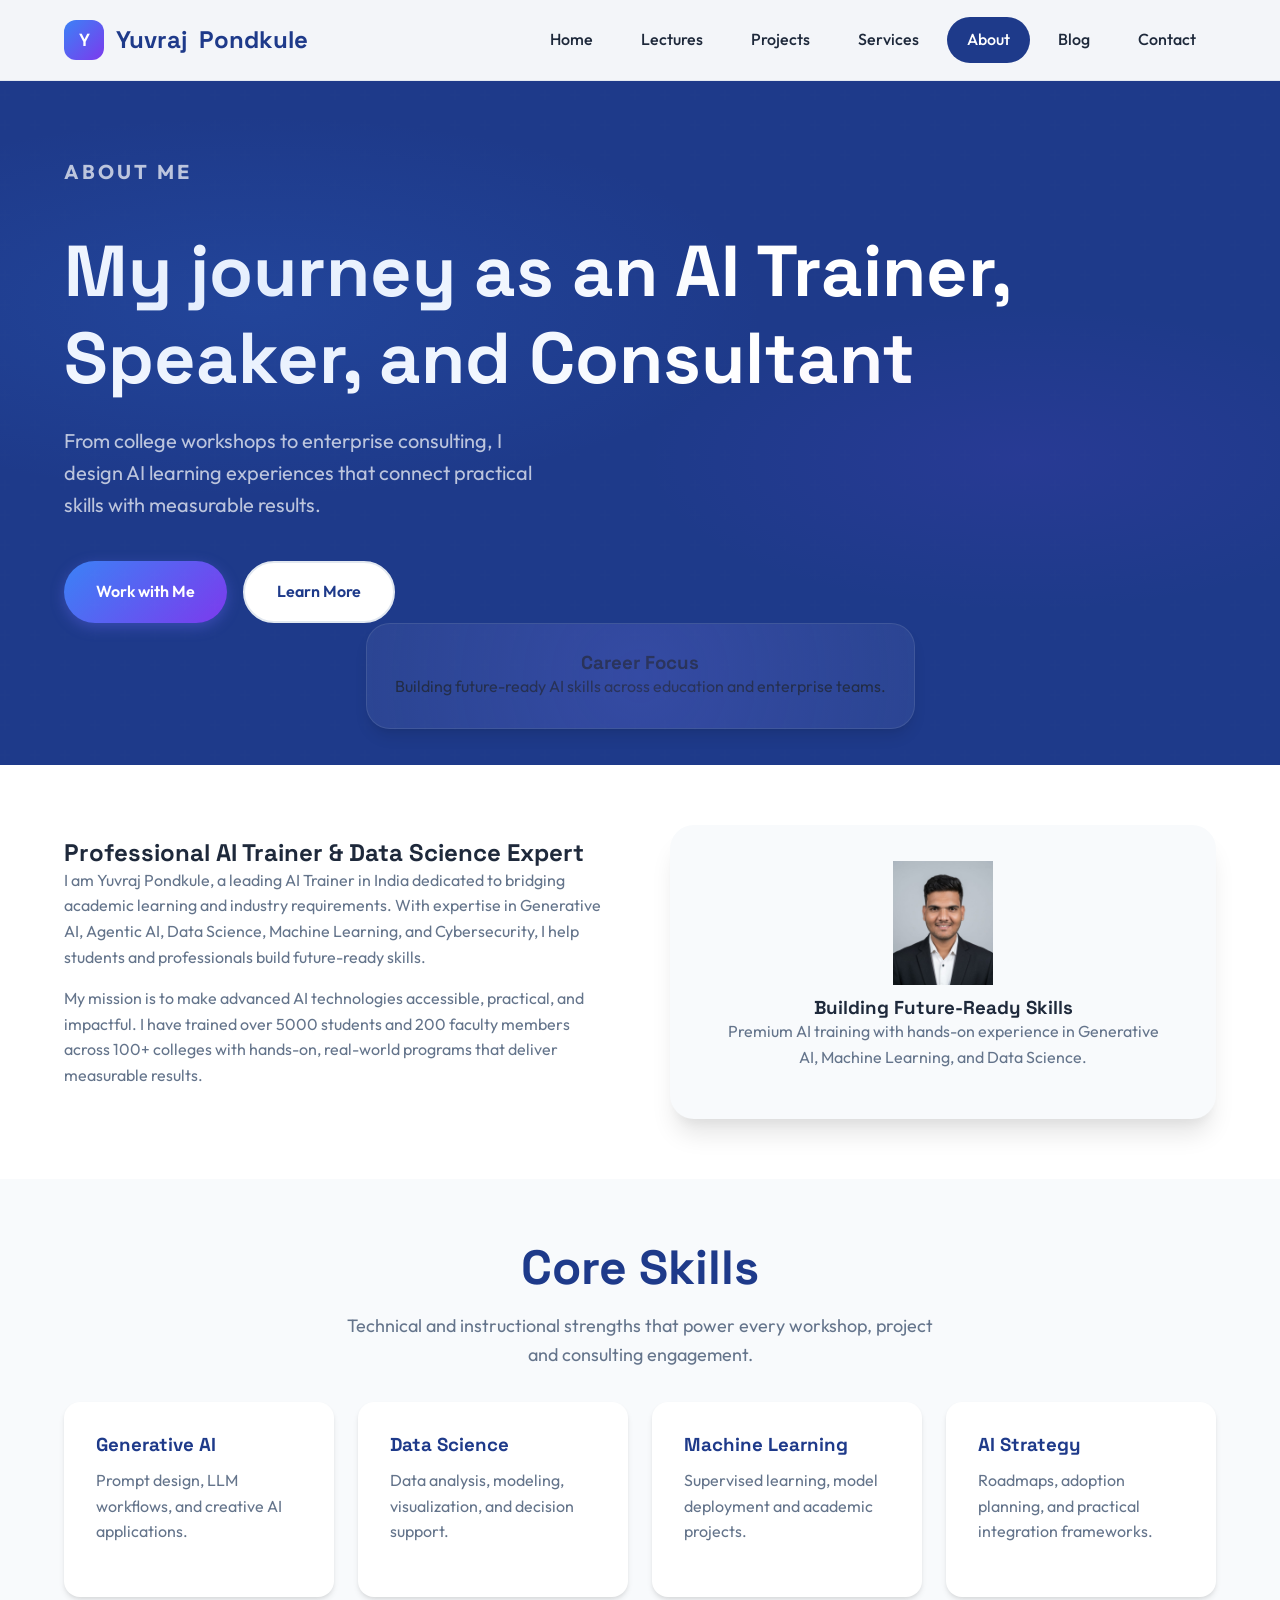
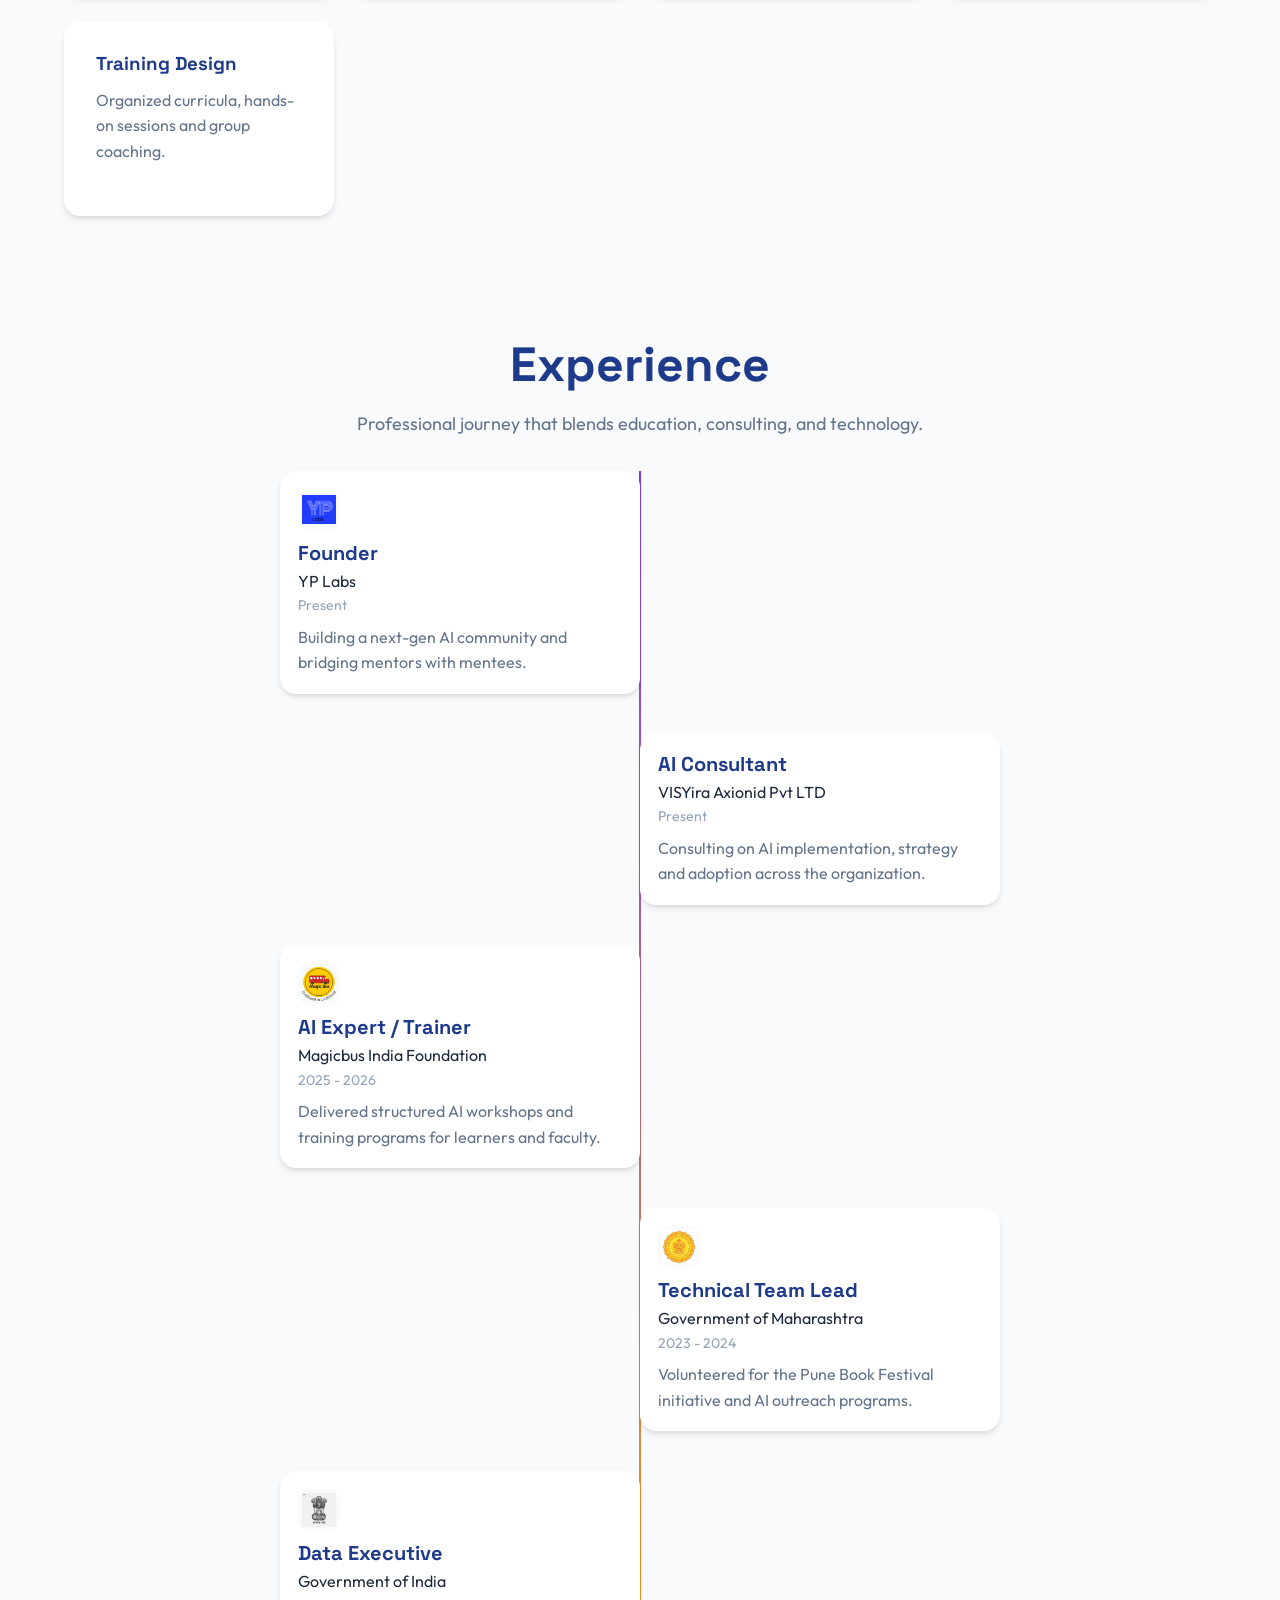
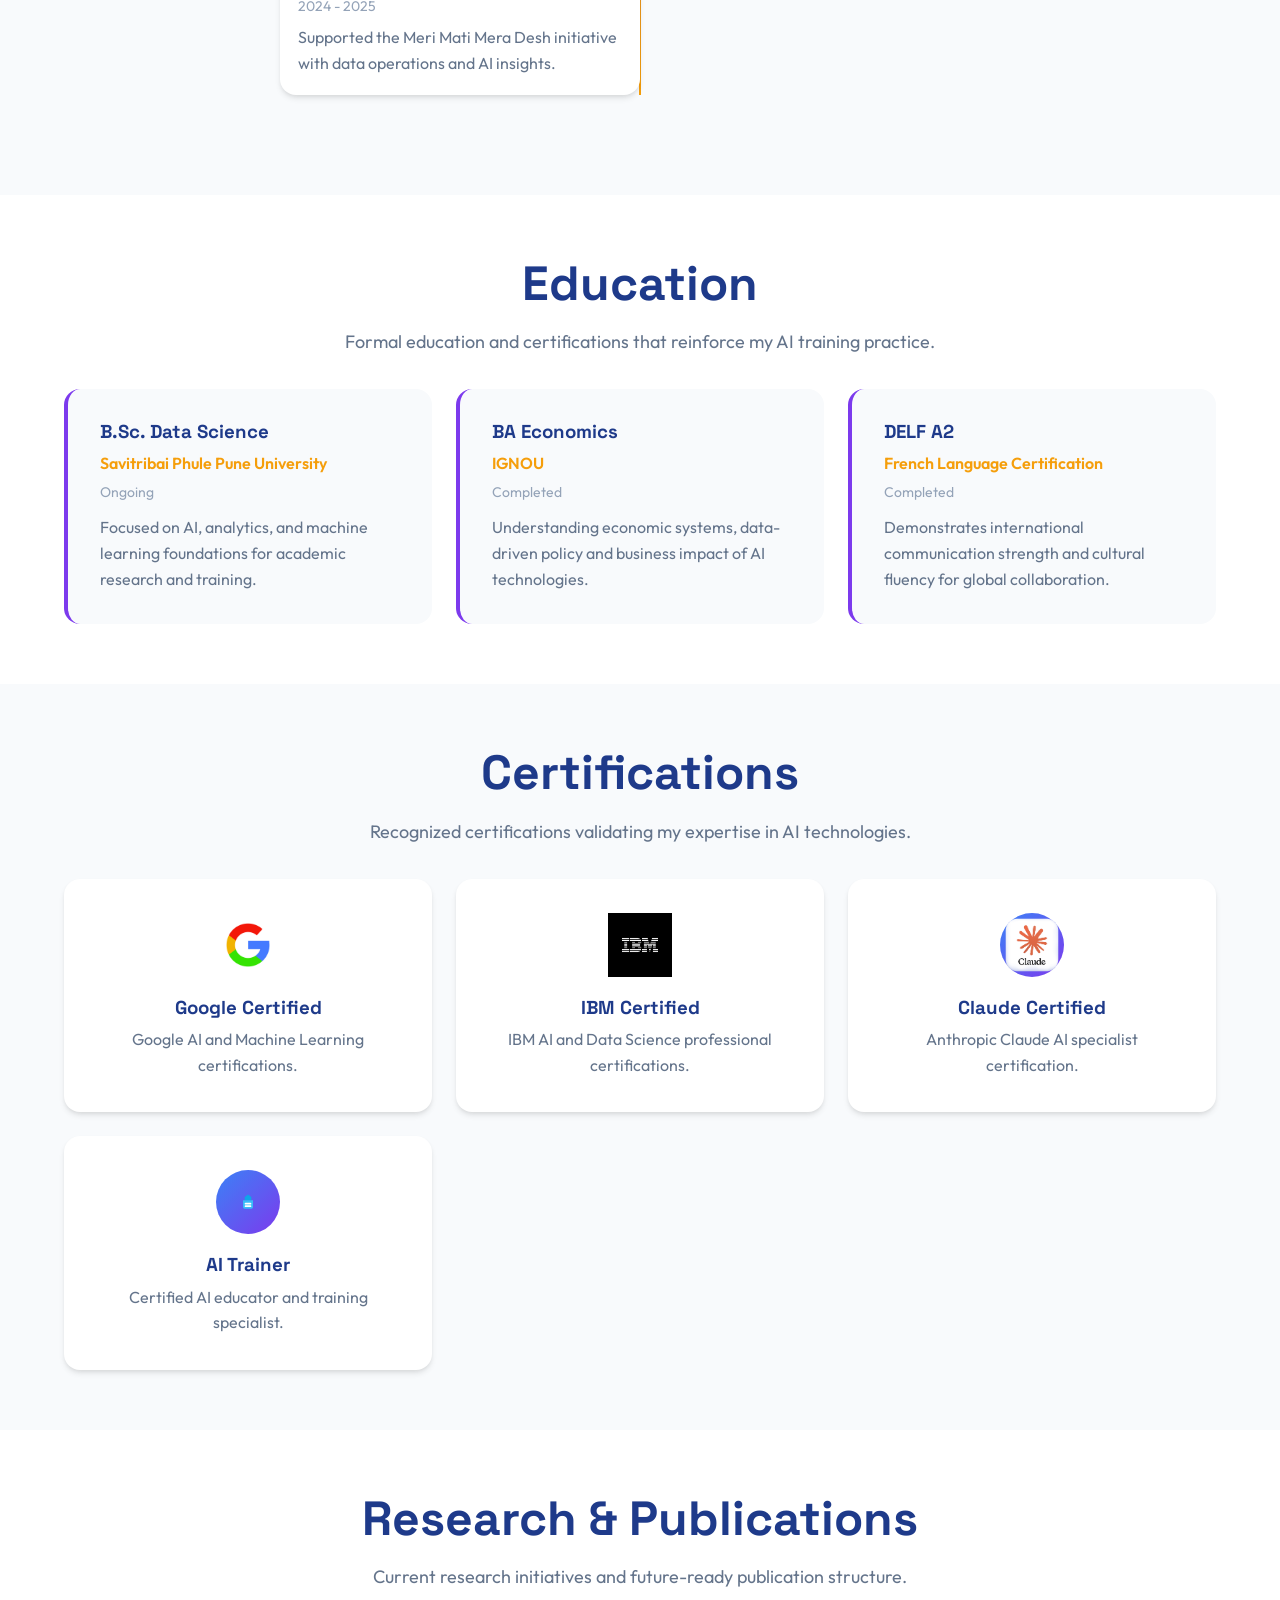
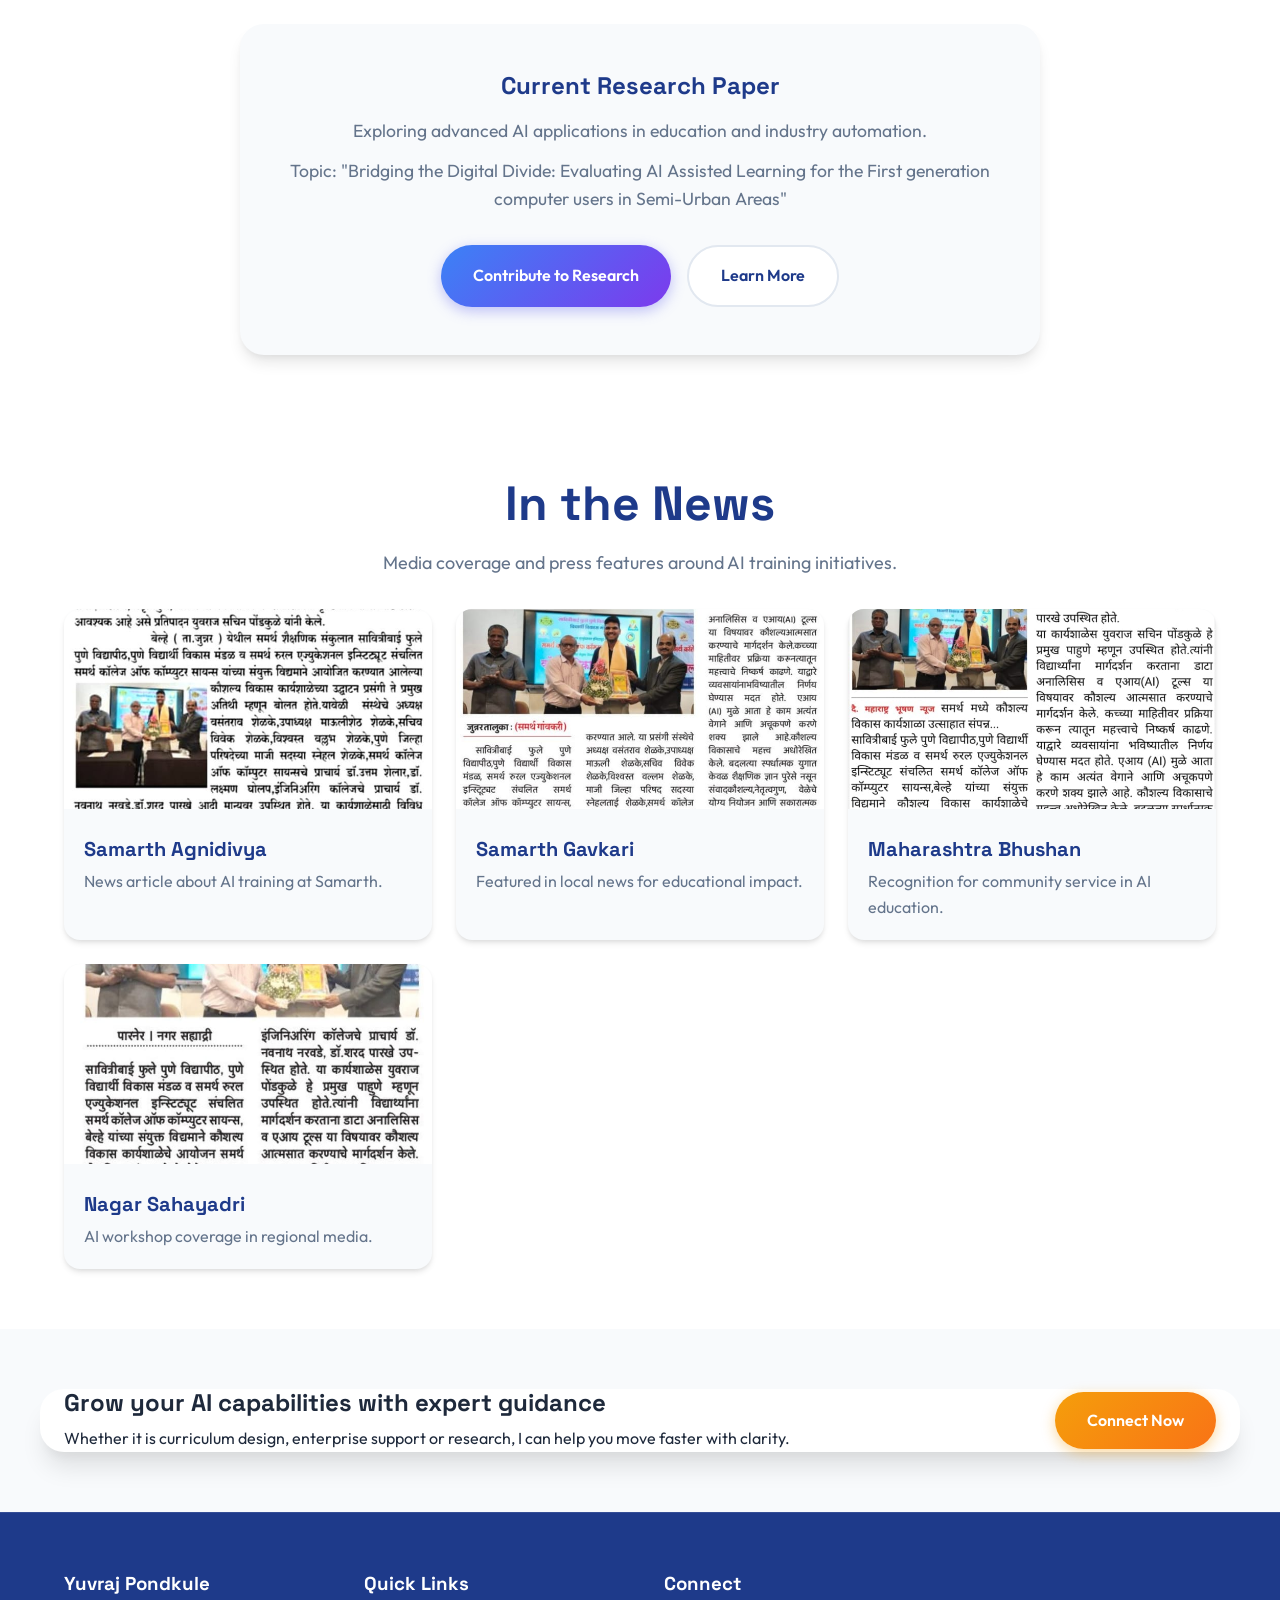
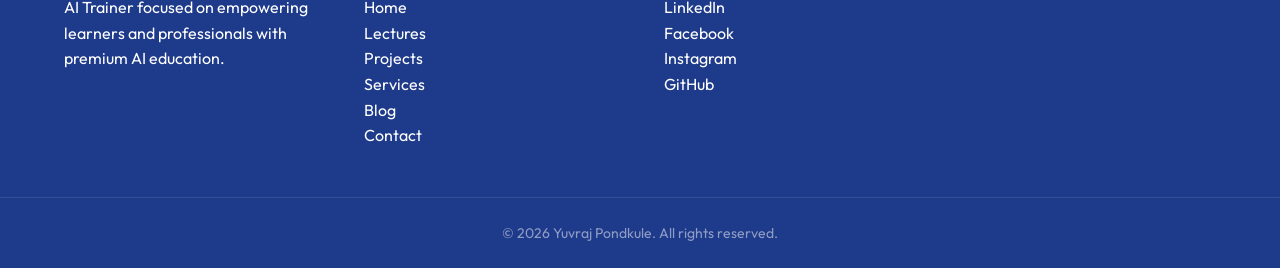
==== about.html @ 54190fca "new updated multi page website" ====
<!DOCTYPE html>
<html lang="en">
<head>
    <meta charset="UTF-8">
    <meta name="viewport" content="width=device-width, initial-scale=1.0">
    <title>About | Yuvraj Pondkule</title>
    <meta name="description" content="About Yuvraj Pondkule — journey, education, experience, skills, certifications, and AI research initiatives.">
    <link rel="icon" href="Logos/Website logo.png">
    <link rel="stylesheet" href="style.css">
    <script defer src="script.js"></script>
</head>
<body class="page page-about">
    <div class="page-transition" aria-hidden="true"></div>
    <header class="header">
        <div class="container header-content">
            <div class="logo"><span class="logo-icon">Y</span> Yuvraj<span>Pondkule</span></div>
            <nav class="nav" aria-label="Primary navigation">
                <a class="nav-link" href="index.html">Home</a>
                <a class="nav-link" href="lectures.html">Lectures</a>
                <a class="nav-link" href="projects.html">Projects</a>
                <a class="nav-link" href="services.html">Services</a>
                <a class="nav-link" href="about.html">About</a>
                <a class="nav-link" href="blog.html">Blog</a>
                <a class="nav-link" href="contact.html">Contact</a>
            </nav>
            <button class="mobile-toggle" aria-label="Toggle navigation"><span class="mobile-icon" aria-hidden="true"><span></span></span></button>
        </div>
    </header>

    <main>
        <section class="hero hero-compact" id="top">
            <div class="container">
                <div class="hero-text">
                    <p class="eyebrow">About Me</p>
                    <h1>My journey as an AI Trainer, Speaker, and Consultant</h1>
                    <p>From college workshops to enterprise consulting, I design AI learning experiences that connect practical skills with measurable results.</p>
                    <div class="hero-buttons">
                        <a href="contact.html" class="btn btn-primary">Work with Me</a>
                        <a href="#education" class="btn btn-secondary">Learn More</a>
                    </div>
                </div>
                <div class="hero-visual hero-visual-small">
                    <div class="hero-card hero-card-mini">
                        <h3>Career Focus</h3>
                        <p>Building future-ready AI skills across education and enterprise teams.</p>
                    </div>
                </div>
            </div>
        </section>

        <section class="section about" id="about-summary">
            <div class="container about-content">
                <div class="about-text">
                    <h2>Professional AI Trainer & Data Science Expert</h2>
                    <p>I am Yuvraj Pondkule, a leading AI Trainer in India dedicated to bridging academic learning and industry requirements. With expertise in Generative AI, Agentic AI, Data Science, Machine Learning, and Cybersecurity, I help students and professionals build future-ready skills.</p>
                    <p>My mission is to make advanced AI technologies accessible, practical, and impactful. I have trained over 5000 students and 200 faculty members across 100+ colleges with hands-on, real-world programs that deliver measurable results.</p>
                </div>
                <div class="about-visual">
                    <div class="about-card">
                        <div class="about-card-icon">
                            <img src="profile photo.jpeg" alt="Yuvraj Pondkule" loading="lazy">
                        </div>
                        <h3>Building Future-Ready Skills</h3>
                        <p>Premium AI training with hands-on experience in Generative AI, Machine Learning, and Data Science.</p>
                    </div>
                </div>
            </div>
        </section>

        <section class="section skills" id="skills">
            <div class="container">
                <div class="section-header">
                    <h2>Core Skills</h2>
                    <p>Technical and instructional strengths that power every workshop, project and consulting engagement.</p>
                </div>
                <div class="skill-grid cards-grid">
                    <div class="skill-card project-card">
                        <h3>Generative AI</h3>
                        <p>Prompt design, LLM workflows, and creative AI applications.</p>
                    </div>
                    <div class="skill-card project-card">
                        <h3>Data Science</h3>
                        <p>Data analysis, modeling, visualization, and decision support.</p>
                    </div>
                    <div class="skill-card project-card">
                        <h3>Machine Learning</h3>
                        <p>Supervised learning, model deployment and academic projects.</p>
                    </div>
                    <div class="skill-card project-card">
                        <h3>AI Strategy</h3>
                        <p>Roadmaps, adoption planning, and practical integration frameworks.</p>
                    </div>
                    <div class="skill-card project-card">
                        <h3>Training Design</h3>
                        <p>Organized curricula, hands-on sessions and group coaching.</p>
                    </div>
                </div>
            </div>
        </section>

        <section class="section experience" id="experience">
            <div class="container">
                <div class="section-header">
                    <h2>Experience</h2>
                    <p>Professional journey that blends education, consulting, and technology.</p>
                </div>
                <div class="timeline">
                    <div class="timeline-item">
                        <div class="timeline-content">
                            <div class="company-logo"><img src="Client logos/YP labs Logo.png" alt="YP Labs" loading="lazy"></div>
                            <h3>Founder</h3>
                            <div class="company">YP Labs</div>
                            <div class="timeline-date">Present</div>
                            <p>Building a next-gen AI community and bridging mentors with mentees.</p>
                        </div>
                    </div>
                    <div class="timeline-item">
                        <div class="timeline-content">
                            <h3>AI Consultant</h3>
                            <div class="company">VISYira Axionid Pvt LTD</div>
                            <div class="timeline-date">Present</div>
                            <p>Consulting on AI implementation, strategy and adoption across the organization.</p>
                        </div>
                    </div>
                    <div class="timeline-item">
                        <div class="timeline-content">
                            <div class="company-logo"><img src="Client logos/Magicbus logo.png" alt="Magicbus" loading="lazy"></div>
                            <h3>AI Expert / Trainer</h3>
                            <div class="company">Magicbus India Foundation</div>
                            <div class="timeline-date">2025 - 2026</div>
                            <p>Delivered structured AI workshops and training programs for learners and faculty.</p>
                        </div>
                    </div>
                    <div class="timeline-item">
                        <div class="timeline-content">
                            <div class="company-logo"><img src="Client logos/Government Of Maharashtra.jpg" alt="Government of Maharashtra" loading="lazy"></div>
                            <h3>Technical Team Lead</h3>
                            <div class="company">Government of Maharashtra</div>
                            <div class="timeline-date">2023 - 2024</div>
                            <p>Volunteered for the Pune Book Festival initiative and AI outreach programs.</p>
                        </div>
                    </div>
                    <div class="timeline-item">
                        <div class="timeline-content">
                            <div class="company-logo"><img src="Client logos/Government of India.jpg" alt="Government of India" loading="lazy"></div>
                            <h3>Data Executive</h3>
                            <div class="company">Government of India</div>
                            <div class="timeline-date">2024 - 2025</div>
                            <p>Supported the Meri Mati Mera Desh initiative with data operations and AI insights.</p>
                        </div>
                    </div>
                </div>
            </div>
        </section>

        <section class="section education" id="education">
            <div class="container">
                <div class="section-header">
                    <h2>Education</h2>
                    <p>Formal education and certifications that reinforce my AI training practice.</p>
                </div>
                <div class="education-grid">
                    <div class="education-card">
                        <h3>B.Sc. Data Science</h3>
                        <div class="education-institution">Savitribai Phule Pune University</div>
                        <div class="education-year">Ongoing</div>
                        <p>Focused on AI, analytics, and machine learning foundations for academic research and training.</p>
                    </div>
                    <div class="education-card">
                        <h3>BA Economics</h3>
                        <div class="education-institution">IGNOU</div>
                        <div class="education-year">Completed</div>
                        <p>Understanding economic systems, data-driven policy and business impact of AI technologies.</p>
                    </div>
                    <div class="education-card">
                        <h3>DELF A2</h3>
                        <div class="education-institution">French Language Certification</div>
                        <div class="education-year">Completed</div>
                        <p>Demonstrates international communication strength and cultural fluency for global collaboration.</p>
                    </div>
                </div>
            </div>
        </section>

        <section class="section certifications" id="certifications">
            <div class="container">
                <div class="section-header">
                    <h2>Certifications</h2>
                    <p>Recognized certifications validating my expertise in AI technologies.</p>
                </div>
                <div class="certifications-grid">
                    <div class="certification-card">
                        <div class="certification-icon google-logo">
                            <img src="Logos/google logo.jpg" alt="Google" loading="lazy">
                        </div>
                        <h3>Google Certified</h3>
                        <p>Google AI and Machine Learning certifications.</p>
                    </div>
                    <div class="certification-card">
                        <div class="certification-icon">
                            <img src="Client logos/IBM logo.png" alt="IBM" loading="lazy">
                        </div>
                        <h3>IBM Certified</h3>
                        <p>IBM AI and Data Science professional certifications.</p>
                    </div>
                    <div class="certification-card">
                        <div class="certification-icon">
                            <img src="Logos/claude logo.webp" alt="Claude" loading="lazy">
                        </div>
                        <h3>Claude Certified</h3>
                        <p>Anthropic Claude AI specialist certification.</p>
                    </div>
                    <div class="certification-card">
                        <div class="certification-icon">
                            <svg class="icon-svg" viewBox="0 0 24 24" aria-hidden="true" xmlns="http://www.w3.org/2000/svg">
                                <path d="M12 3 8 6v4h8V6l-4-3z" fill="#0EA5E9"/>
                                <path d="M6 10h12v8a2 2 0 0 1-2 2H8a2 2 0 0 1-2-2v-8z" fill="#38BDF8"/>
                                <path d="M9 14h6" stroke="#fff" stroke-width="2" stroke-linecap="round"/>
                                <path d="M9 17h6" stroke="#fff" stroke-width="2" stroke-linecap="round"/>
                            </svg>
                        </div>
                        <h3>AI Trainer</h3>
                        <p>Certified AI educator and training specialist.</p>
                    </div>
                </div>
            </div>
        </section>

        <section class="section research" id="research">
            <div class="container">
                <div class="section-header">
                    <h2>Research & Publications</h2>
                    <p>Current research initiatives and future-ready publication structure.</p>
                </div>
                <div class="research-content">
                    <div class="research-paper">
                        <h3>Current Research Paper</h3>
                        <p>Exploring advanced AI applications in education and industry automation.</p>
                        <p>Topic: "Bridging the Digital Divide: Evaluating AI Assisted Learning for the First generation computer users in Semi-Urban Areas"</p>
                        <div class="research-actions">
                            <a href="mailto:pondkuleyuvraj@gmail.com?subject=Research Collaboration Interest" class="btn btn-primary">Contribute to Research</a>
                            <a href="contact.html" class="btn btn-secondary">Learn More</a>
                        </div>
                    </div>
                </div>
            </div>
        </section>

        <section class="section news" id="news">
            <div class="container">
                <div class="section-header">
                    <h2>In the News</h2>
                    <p>Media coverage and press features around AI training initiatives.</p>
                </div>
                <div class="news-grid">
                    <a class="news-card news-card-link" href="News/Samarth Agnidivya.jpeg" target="_blank" rel="noreferrer">
                        <img src="News/Samarth Agnidivya.jpeg" alt="Samarth Agnidivya News">
                        <h3>Samarth Agnidivya</h3>
                        <p>News article about AI training at Samarth.</p>
                    </a>
                    <a class="news-card news-card-link" href="News/Samarth Gavkari.jpeg" target="_blank" rel="noreferrer">
                        <img src="News/Samarth Gavkari.jpeg" alt="Samarth Gavkari News">
                        <h3>Samarth Gavkari</h3>
                        <p>Featured in local news for educational impact.</p>
                    </a>
                    <a class="news-card news-card-link" href="News/Samarth Maharashtra Bhushan.jpeg" target="_blank" rel="noreferrer">
                        <img src="News/Samarth Maharashtra Bhushan.jpeg" alt="Samarth Maharashtra Bhushan News">
                        <h3>Maharashtra Bhushan</h3>
                        <p>Recognition for community service in AI education.</p>
                    </a>
                    <a class="news-card news-card-link" href="News/Samarth Nagar Sahayadri.jpeg" target="_blank" rel="noreferrer">
                        <img src="News/Samarth Nagar Sahayadri.jpeg" alt="Samarth Nagar Sahayadri News">
                        <h3>Nagar Sahayadri</h3>
                        <p>AI workshop coverage in regional media.</p>
                    </a>
                </div>
            </div>
        </section>

        <section class="section section-contact-cta">
            <div class="container info-panel">
                <div>
                    <h2>Grow your AI capabilities with expert guidance</h2>
                    <p>Whether it is curriculum design, enterprise support or research, I can help you move faster with clarity.</p>
                </div>
                <a href="contact.html" class="btn btn-accent">Connect Now</a>
            </div>
        </section>
    </main>

    <footer class="footer">
        <div class="container footer-content">
            <div class="footer-section">
                <h3>Yuvraj Pondkule</h3>
                <p>AI Trainer focused on empowering learners and professionals with premium AI education.</p>
            </div>
            <div class="footer-section">
                <h3>Quick Links</h3>
                <ul>
                    <li><a href="index.html">Home</a></li>
                    <li><a href="lectures.html">Lectures</a></li>
                    <li><a href="projects.html">Projects</a></li>
                    <li><a href="services.html">Services</a></li>
                    <li><a href="blog.html">Blog</a></li>
                    <li><a href="contact.html">Contact</a></li>
                </ul>
            </div>
            <div class="footer-section">
                <h3>Connect</h3>
                <ul>
                    <li><a href="https://www.linkedin.com/in/yuvraj-pondkule-757314212" target="_blank">LinkedIn</a></li>
                    <li><a href="https://www.facebook.com/yuvraj.pondkuele" target="_blank">Facebook</a></li>
                    <li><a href="https://www.instagram.com/yuvraj_pondkule" target="_blank">Instagram</a></li>
                    <li><a href="https://github.com/yuvrajinsights" target="_blank">GitHub</a></li>
                </ul>
            </div>
        </div>
        <div class="footer-bottom"><p>&copy; 2026 Yuvraj Pondkule. All rights reserved.</p></div>
    </footer>
</body>
</html>
---- style.css ----
@import url('https://fonts.googleapis.com/css2?family=Outfit:wght@300;400;500;600;700;800&family=Space+Grotesk:wght@400;500;600;700&display=swap');

:root {
    --primary: #1e3a8a;
    --primary-light: #3b82f6;
    --secondary: #7c3aed;
    --secondary-light: #a855f7;
    --accent: #f59e0b;
    --accent-light: #fbbf24;
    --success: #10b981;
    --surface: #ffffff;
    --surface-elevated: #f8fafc;
    --text: #1e293b;
    --text-light: #64748b;
    --text-muted: #94a3b8;
    --border: #e2e8f0;
    --gradient-primary: linear-gradient(135deg, #3b82f6 0%, #7c3aed 100%);
    --gradient-accent: linear-gradient(135deg, #f59e0b 0%, #f97316 100%);
    --gradient-dark: linear-gradient(135deg, #1e3a8a 0%, #7c3aed 100%);
    --shadow-sm: 0 1px 2px rgba(0,0,0,0.05);
    --shadow-md: 0 4px 6px -1px rgba(0,0,0,0.1), 0 2px 4px -1px rgba(0,0,0,0.06);
    --shadow-lg: 0 10px 15px -3px rgba(0,0,0,0.1), 0 4px 6px -2px rgba(0,0,0,0.05);
    --shadow-xl: 0 20px 25px -5px rgba(0,0,0,0.1), 0 10px 10px -5px rgba(0,0,0,0.04);
    --shadow-glow: 0 0 40px rgba(59, 130, 246, 0.3);
    --radius-sm: 8px;
    --radius-md: 12px;
    --radius-lg: 16px;
    --radius-xl: 24px;
    --radius-full: 9999px;
    --transition: all 0.3s cubic-bezier(0.4, 0, 0.2, 1);
}

* {
    margin: 0;
    padding: 0;
    box-sizing: border-box;
}

html {
    scroll-behavior: smooth;
    scroll-padding: 80px;
}

body {
    font-family: 'Outfit', sans-serif;
    font-size: 16px;
    line-height: 1.6;
    color: var(--text);
    background: var(--surface-elevated);
    overflow-x: hidden;
}

.page-transition {
    position: fixed;
    inset: 0;
    background: rgba(15, 23, 42, 0.88);
    opacity: 0;
    pointer-events: none;
    transition: opacity 0.35s ease;
    z-index: 3000;
}

.page-transition.visible {
    opacity: 1;
    pointer-events: all;
}

.hero-grid {
    display: grid;
    grid-template-columns: 1.2fr 0.8fr;
    gap: 48px;
    align-items: center;
}

.hero-compact .hero-grid {
    grid-template-columns: 1fr;
    gap: 32px;
}

.hero-card-mini {
    background: rgba(255, 255, 255, 0.06);
    padding: 32px;
    border-radius: var(--radius-xl);
    border: 1px solid rgba(255, 255, 255, 0.12);
    box-shadow: var(--shadow-lg);
}

.eyebrow {
    color: var(--secondary);
    font-weight: 700;
    letter-spacing: 0.15em;
    text-transform: uppercase;
    margin-bottom: 16px;
    display: inline-block;
}

.about-preview-grid,
.cards-grid,
.filter-bar,
.services-grid,
.skill-grid,
.newsletter-panel,
.info-panel {
    display: grid;
    gap: 24px;
}

.about-preview-grid {
    grid-template-columns: repeat(auto-fit, minmax(240px, 1fr));
}

.filter-bar {
    display: flex;
    flex-wrap: wrap;
    gap: 12px;
    justify-content: center;
    margin-top: 16px;
}

.filter-button {
    padding: 12px 22px;
    border-radius: var(--radius-full);
    border: 1px solid var(--border);
    background: var(--surface);
    color: var(--text);
    cursor: pointer;
    transition: var(--transition);
}

.filter-button:hover,
.filter-button.active {
    background: var(--primary);
    color: white;
    border-color: transparent;
}

.lecture-grid,
.services-grid,
.skill-grid,
.blog-grid,
.news-grid,
.projects-grid,
.achievements-grid,
.certifications-grid,
.colleges-grid {
    grid-template-columns: repeat(auto-fit, minmax(300px, 1fr));
}

.service-card {
    background: var(--surface);
    padding: 32px;
    border-radius: var(--radius-lg);
    box-shadow: var(--shadow-md);
    transition: var(--transition);
}

.service-card:hover {
    transform: translateY(-6px);
    box-shadow: var(--shadow-xl);
}

.skill-grid {
    grid-template-columns: repeat(auto-fit, minmax(220px, 1fr));
}

.newsletter-panel {
    grid-template-columns: 1fr;
    padding: 40px;
    border-radius: var(--radius-xl);
    box-shadow: var(--shadow-xl);
    background: var(--surface);
}

.newsletter-form .form-group {
    margin-bottom: 18px;
}

.info-panel {
    grid-template-columns: 1.35fr auto;
    align-items: center;
    background: var(--surface);
    padding: 32px;
    border-radius: var(--radius-xl);
    box-shadow: var(--shadow-xl);
}

.info-panel h2 {
    margin-bottom: 8px;
}

@media (max-width: 1024px) {
    .hero-grid {
        grid-template-columns: 1fr;
    }

    .info-panel {
        grid-template-columns: 1fr;
    }
}

h1, h2, h3, h4, h5, h6 {
    font-family: 'Space Grotesk', sans-serif;
    font-weight: 700;
    line-height: 1.2;
}

a {
    text-decoration: none;
    color: inherit;
}

ul {
    list-style: none;
}

img {
    max-width: 100%;
    height: auto;
}

.container {
    max-width: 1280px;
    margin: 0 auto;
    padding: 0 24px;
}

.section {
    padding: 60px 0;
}

.section-header {
    text-align: center;
    margin-bottom: 32px;
}

.section-header h2 {
    font-size: clamp(2rem, 5vw, 3rem);
    color: var(--primary);
    margin-bottom: 16px;
}

.section-header p {
    font-size: 1.125rem;
    color: var(--text-light);
    max-width: 600px;
    margin: 0 auto;
}

.section-header .highlight {
    background: var(--gradient-primary);
    -webkit-background-clip: text;
    -webkit-text-fill-color: transparent;
    background-clip: text;
}

/* Buttons */
.btn {
    display: inline-flex;
    align-items: center;
    justify-content: center;
    gap: 8px;
    padding: 16px 32px;
    font-family: 'Outfit', sans-serif;
    font-size: 1rem;
    font-weight: 600;
    border-radius: var(--radius-full);
    border: none;
    cursor: pointer;
    transition: var(--transition);
}

.btn-primary {
    background: var(--gradient-primary);
    color: white;
    box-shadow: 0 4px 14px rgba(99, 102, 241, 0.4);
}

.btn-primary:hover {
    transform: translateY(-2px);
    box-shadow: 0 6px 20px rgba(99, 102, 241, 0.5);
}

.btn-secondary {
    background: white;
    color: var(--primary);
    border: 2px solid var(--border);
}

.btn-secondary:hover {
    background: var(--primary);
    color: white;
    border-color: var(--primary);
}

.btn-accent {
    background: var(--gradient-accent);
    color: white;
    box-shadow: 0 4px 14px rgba(245, 158, 11, 0.4);
}

.btn-accent:hover {
    transform: translateY(-2px);
    box-shadow: 0 6px 20px rgba(245, 158, 11, 0.5);
}

/* Header */
.header {
    position: fixed;
    top: 0;
    left: 0;
    right: 0;
    z-index: 1000;
    background: rgba(255, 255, 255, 0.8);
    backdrop-filter: blur(20px);
    border-bottom: 1px solid var(--border);
    transition: var(--transition);
}

.header.scrolled {
    box-shadow: var(--shadow-lg);
}

.header-content {
    display: flex;
    align-items: center;
    justify-content: space-between;
    height: 80px;
}

.contact-float {
    position: fixed;
    bottom: 24px;
    right: 24px;
    top: auto;
    width: 60px;
    min-width: 60px;
    height: 60px;
    border-radius: 50%;
    background: var(--secondary);
    color: white;
    display: flex !important;
    align-items: center;
    justify-content: center;
    gap: 10px;
    box-shadow: var(--shadow-lg);
    z-index: 999;
    transition: width 0.3s ease, border-radius 0.3s ease, background 0.3s ease;
    font-size: 0.9rem;
    font-weight: 600;
    text-decoration: none;
    white-space: nowrap;
    overflow: hidden;
    padding: 0 14px;
    opacity: 1 !important;
    visibility: visible !important;
}

.contact-float i {
    transition: transform 0.3s ease;
}

.contact-float span {
    display: inline-block;
    max-width: 0;
    opacity: 0;
    transform: translateX(-8px);
    transition: max-width 0.3s ease, opacity 0.3s ease, transform 0.3s ease;
}

.contact-float:hover {
    width: auto;
    min-width: 180px;
    border-radius: 999px;
    background: var(--primary);
}

.contact-float:hover i {
    transform: rotate(15deg);
}

.contact-float:hover span {
    max-width: 130px;
    opacity: 1;
    transform: translateX(0);
}

.logo {
    display: flex;
    align-items: center;
    gap: 12px;
    font-family: 'Space Grotesk', sans-serif;
    font-size: 1.5rem;
    font-weight: 700;
    color: var(--primary);
}

.logo-icon {
    width: 40px;
    height: 40px;
    display: flex;
    align-items: center;
    justify-content: center;
    background: var(--gradient-primary);
    border-radius: var(--radius-md);
    color: white;
    font-size: 1.1rem;
}

.nav {
    display: flex;
    align-items: center;
    gap: 8px;
}

.nav-link {
    padding: 10px 20px;
    font-weight: 500;
    color: var(--text);
    border-radius: var(--radius-full);
    transition: var(--transition);
}

.nav-link:hover, .nav-link.active {
    background: var(--primary);
    color: white;
}

.mobile-toggle {
    display: none;
    width: 44px;
    height: 44px;
    align-items: center;
    justify-content: center;
    background: var(--surface-elevated);
    border-radius: var(--radius-md);
    border: 1px solid var(--border);
    cursor: pointer;
    font-size: 1.25rem;
    z-index: 1500;
    position: relative;
}

.mobile-icon {
    display: inline-block;
    width: 22px;
    height: 18px;
    position: relative;
}

.mobile-icon span,
.mobile-icon::before,
.mobile-icon::after {
    content: '';
    position: absolute;
    left: 0;
    width: 100%;
    height: 2px;
    background: var(--text);
    border-radius: 999px;
    transition: transform 0.2s ease, opacity 0.2s ease;
}

.mobile-icon::before {
    top: 0;
}

.mobile-icon span {
    top: 50%;
    transform: translateY(-50%);
}

.mobile-icon::after {
    bottom: 0;
}

.mobile-toggle.open .mobile-icon::before {
    transform: translateY(8px) rotate(45deg);
}

.mobile-toggle.open .mobile-icon::after {
    transform: translateY(-8px) rotate(-45deg);
}

.mobile-toggle.open .mobile-icon span {
    opacity: 0;
}

.header {
    position: fixed;
    top: 0;
    left: 0;
    right: 0;
    z-index: 1000;
    background: rgba(255, 255, 255, 0.95);
    backdrop-filter: blur(20px);
    border-bottom: 1px solid var(--border);
    transition: var(--transition);
    overflow: visible;
}

.header .container {
    position: relative;
    z-index: 1600;
}

/* Hero Section */
.hero {
    min-height: 85vh;
    display: flex;
    align-items: center;
    background: var(--primary);
    position: relative;
    overflow: hidden;
    padding-top: 120px;
}

.hero::before {
    content: '';
    position: absolute;
    top: 0;
    left: 0;
    right: 0;
    bottom: 0;
    background: 
        radial-gradient(ellipse 80% 50% at 20% 40%, rgba(59, 130, 246, 0.15) 0%, transparent 50%),
        radial-gradient(ellipse 60% 40% at 80% 60%, rgba(124, 58, 237, 0.1) 0%, transparent 50%);
}

.hero::after {
    content: '';
    position: absolute;
    top: 0;
    left: 0;
    right: 0;
    bottom: 0;
    background: url("data:image/svg+xml,%3Csvg width='60' height='60' viewBox='0 0 60 60' xmlns='http://www.w3.org/2000/svg'%3E%3Cg fill='none' fill-rule='evenodd'%3E%3Cg fill='%23ffffff' fill-opacity='0.02'%3E%3Cpath d='M36 34v-4h-2v4h-4v2h4v4h2v-4h4v-2h-4zm0-30V0h-2v4h-4v2h4v4h2V6h4V4h-4zM6 34v-4H4v4H0v2h4v4h2v-4h4v-2H6zM6 4V0H4v4H0v2h4v4h2V6h4V4H6z'/%3E%3C/g%3E%3C/g%3E%3C/svg%3E");
    opacity: 0.5;
}

.hero-content {
    display: grid;
    grid-template-columns: 1.2fr 1fr;
    gap: 80px;
    align-items: center;
    position: relative;
    z-index: 1;
}

.hero-text h1 {
    font-size: clamp(2.5rem, 6vw, 4.5rem);
    color: white;
    margin-bottom: 24px;
    animation: fadeUp 0.8s ease-out;
}

.hero-text h1 span {
    background: var(--gradient-accent);
    -webkit-background-clip: text;
    -webkit-text-fill-color: transparent;
    background-clip: text;
}

.hero-text p {
    font-size: 1.25rem;
    color: rgba(255, 255, 255, 0.7);
    margin-bottom: 40px;
    max-width: 500px;
    animation: fadeUp 0.8s ease-out 0.2s both;
}

.hero-stats {
    display: flex;
    gap: 40px;
    margin-bottom: 40px;
    animation: fadeUp 0.8s ease-out 0.4s both;
}

.hero-stat {
    text-align: center;
}

.hero-stat-number {
    font-family: 'Space Grotesk', sans-serif;
    font-size: 2.5rem;
    font-weight: 700;
    color: var(--accent);
    line-height: 1;
}

.hero-stat-label {
    font-size: 0.875rem;
    color: rgba(255, 255, 255, 0.6);
    margin-top: 4px;
}

.hero-buttons {
    display: flex;
    gap: 16px;
    animation: fadeUp 0.8s ease-out 0.6s both;
}

.hero-visual {
    display: flex;
    justify-content: center;
    align-items: center;
    animation: fadeIn 1s ease-out 0.3s both;
}

.hero-card {
    background: rgba(255, 255, 255, 0.05);
    backdrop-filter: blur(20px);
    border: 1px solid rgba(255, 255, 255, 0.1);
    border-radius: var(--radius-xl);
    padding: 28px;
    text-align: center;
    position: relative;
    overflow: hidden;
}

.hero-card::before {
    content: '';
    position: absolute;
    top: -50%;
    left: -50%;
    width: 200%;
    height: 200%;
    background: radial-gradient(circle, rgba(99, 102, 241, 0.2) 0%, transparent 60%);
    animation: rotate 20s linear infinite;
}

.hero-card-image {
    width: 140px;
    height: 140px;
    margin: 0 auto 18px;
    border-radius: 50%;
    background: linear-gradient(135deg, #6366f1 0%, #8b5cf6 100%);
    display: flex;
    align-items: center;
    justify-content: center;
    font-size: 4rem;
    color: white;
    position: relative;
    z-index: 1;
    overflow: hidden;
}

.hero-card-image img {
    width: 100%;
    height: 100%;
    object-fit: cover;
}

.hero-card-name {
    font-family: 'Space Grotesk', sans-serif;
    font-size: 1.75rem;
    font-weight: 700;
    color: white;
    position: relative;
    z-index: 1;
}

.hero-card-title {
    font-size: 1rem;
    color: rgba(255, 255, 255, 0.7);
    position: relative;
    z-index: 1;
}

.hero-social {
    display: flex;
    justify-content: center;
    gap: 12px;
    margin-top: 20px;
    position: relative;
    z-index: 1;
}

.hero-social a {
    width: 44px;
    height: 44px;
    display: flex;
    align-items: center;
    justify-content: center;
    background: rgba(255, 255, 255, 0.1);
    border-radius: var(--radius-md);
    color: white;
    font-size: 1.125rem;
    transition: var(--transition);
}

.hero-social a:hover {
    background: var(--accent);
    transform: translateY(-4px);
}

.hero-social a img {
    width: 24px;
    height: 24px;
    object-fit: contain;
}

.icon-svg {
    width: 24px;
    height: 24px;
    display: block;
}

.hero-social a svg,
.contact-social a svg,
.contact-icon svg,
.about-feature-icon svg,
.achievement-icon svg,
.certification-icon svg,
.blog-image svg,
.blog-link svg,
.contact-float svg,
.coffee-btn svg {
    width: 20px;
    height: 20px;
}

.certification-icon img {
    width: 100%;
    height: 100%;
    object-fit: contain;
    background: transparent;
}

.certification-icon.google-logo {
    background: transparent;
}

/* About Section */
.about {
    background: var(--surface);
}

.about-content {
    display: grid;
    grid-template-columns: 1fr 1fr;
    gap: 80px;
    align-items: center;
}

.about-text h3 {
    font-size: 2rem;
    color: var(--primary);
    margin-bottom: 20px;
}

.about-text p {
    color: var(--text-light);
    margin-bottom: 16px;
}

.about-features {
    display: grid;
    grid-template-columns: 1fr 1fr;
    gap: 24px;
    margin-top: 32px;
}

.about-feature {
    display: flex;
    align-items: center;
    gap: 16px;
}

.about-feature-icon {
    width: 56px;
    height: 56px;
    display: flex;
    align-items: center;
    justify-content: center;
    background: rgba(99, 102, 241, 0.1);
    border-radius: var(--radius-md);
    color: var(--secondary);
    font-size: 1.25rem;
    flex-shrink: 0;
}

.about-feature span {
    font-weight: 600;
    color: var(--text);
}

.about-visual {
    position: relative;
}

.about-card {
    background: var(--surface-elevated);
    border-radius: var(--radius-xl);
    padding: 48px;
    box-shadow: var(--shadow-xl);
    text-align: center;
}

.about-card-icon {
    width: 100px;
    height: 100px;
    margin: 0 auto 24px;
    display: flex;
    align-items: center;
    justify-content: center;
    background: var(--gradient-primary);
    border-radius: 50%;
    color: white;
    font-size: 2.5rem;
}

.about-card h4 {
    font-size: 1.5rem;
    color: var(--primary);
    margin-bottom: 8px;
}

.about-card p {
    color: var(--text-light);
}

/* Achievements Section */
.achievements {
    background: var(--surface);
}

.achievements-grid {
    display: grid;
    grid-template-columns: repeat(auto-fit, minmax(200px, 1fr));
    gap: 24px;
}

.achievement-card {
    background: var(--surface);
    padding: 32px;
    border-radius: var(--radius-lg);
    text-align: center;
    box-shadow: var(--shadow-md);
    transition: var(--transition);
    position: relative;
    overflow: hidden;
    opacity: 0;
    transform: translateY(30px);
}

.animate-in {
    opacity: 1 !important;
    transform: translateY(0) !important;
}

.achievement-card::before {
    content: '';
    position: absolute;
    top: 0;
    left: 0;
    right: 0;
    height: 4px;
    background: var(--gradient-primary);
    transform: scaleX(0);
    transition: var(--transition);
}

.achievement-card:hover {
    transform: translateY(-8px);
    box-shadow: var(--shadow-xl);
}

.achievement-card:hover::before {
    transform: scaleX(1);
}

.achievement-icon {
    width: 64px;
    height: 64px;
    margin: 0 auto 20px;
    display: flex;
    align-items: center;
    justify-content: center;
    background: rgba(99, 102, 241, 0.1);
    border-radius: var(--radius-lg);
    color: var(--secondary);
    font-size: 1.5rem;
}

.achievement-icon img {
    width: 44px;
    height: 44px;
    object-fit: contain;
}

.achievement-number {
    font-family: 'Space Grotesk', sans-serif;
    font-size: 2.5rem;
    font-weight: 700;
    color: var(--primary);
    line-height: 1;
}

.achievement-label {
    color: var(--text-light);
    margin-top: 8px;
}

/* Sessions Section */
.sessions {
    background: var(--surface);
}

.sessions-grid {
    display: grid;
    grid-template-columns: repeat(auto-fit, minmax(320px, 1fr));
    gap: 24px;
}

.session-card {
    background: var(--surface-elevated);
    border-radius: var(--radius-lg);
    overflow: hidden;
    box-shadow: var(--shadow-md);
    transition: var(--transition);
    opacity: 0;
    transform: translateY(30px);
}

.session-card:hover {
    transform: translateY(-8px);
    box-shadow: var(--shadow-xl);
}

.session-image {
    height: 200px;
    background: var(--gradient-primary);
    display: flex;
    align-items: center;
    justify-content: center;
    color: white;
    font-size: 3rem;
    position: relative;
    overflow: hidden;
}

.session-image img {
    width: 100%;
    height: 100%;
    object-fit: cover;
}

.session-content {
    padding: 24px;
}

.session-content h3 {
    font-size: 1.25rem;
    color: var(--primary);
    margin-bottom: 8px;
}

.session-content p {
    color: var(--text-light);
    margin-bottom: 16px;
    display: -webkit-box;
    -webkit-line-clamp: 2;
    -webkit-box-orient: vertical;
    overflow: hidden;
}

.session-tag {
    display: inline-block;
    padding: 6px 14px;
    background: rgba(99, 102, 241, 0.1);
    color: var(--secondary);
    font-size: 0.875rem;
    font-weight: 600;
    border-radius: var(--radius-full);
}

/* Experience Section */
.experience {
    background: var(--surface-elevated);
}

.timeline {
    position: relative;
    max-width: 800px;
    margin: 0 auto;
}

.timeline::before {
    content: '';
    position: absolute;
    left: 50%;
    transform: translateX(-50%);
    width: 2px;
    height: 100%;
    background: linear-gradient(to bottom, var(--secondary), var(--accent));
}

.timeline-item {
    display: flex;
    justify-content: flex-end;
    padding-right: 50%;
    position: relative;
    margin-bottom: 40px;
}

.timeline-item:nth-child(even) {
    justify-content: flex-start;
    padding-right: 0;
    padding-left: 50%;
}

.timeline-dot {
    position: absolute;
    left: 50%;
    transform: translateX(-50%);
    width: 20px;
    height: 20px;
    background: var(--secondary);
    border-radius: 50%;
    border: 4px solid var(--surface-elevated);
    z-index: 1;
}

.timeline-content {
    background: var(--surface);
    padding: 18px;
    border-radius: var(--radius-lg);
    width: 90%;
    box-shadow: var(--shadow-md);
    transition: var(--transition);
}

.timeline-content:hover {
    transform: scale(1.02);
    box-shadow: var(--shadow-xl);
}

.timeline-content h3 {
    font-size: 1.25rem;
    color: var(--primary);
    margin-bottom: 4px;
}

.company-logo {
    width: 42px;
    height: 42px;
    margin-bottom: 10px;
    display: flex;
    align-items: center;
    justify-content: center;
    background: var(--surface-elevated);
    border-radius: var(--radius-md);
    overflow: hidden;
}

.company-logo img {
    padding: 6px;
}

.company-logo img {
    width: 100%;
    height: 100%;
    object-fit: contain;
    padding: 4px;
}

.timeline-company {
    color: var(--accent);
    font-weight: 600;
    margin-bottom: 4px;
}

.timeline-date {
    color: var(--text-muted);
    font-size: 0.875rem;
    margin-bottom: 8px;
}

.timeline-content p {
    color: var(--text-light);
}

/* Education Section */
.education {
    background: var(--surface);
}

.education-grid {
    display: grid;
    grid-template-columns: repeat(auto-fit, minmax(300px, 1fr));
    gap: 24px;
}

.education-card {
    background: var(--surface-elevated);
    padding: 32px;
    border-radius: var(--radius-lg);
    border-left: 4px solid var(--secondary);
    transition: var(--transition);
}

.education-card:hover {
    transform: translateX(8px);
    box-shadow: var(--shadow-lg);
}

.education-card h3 {
    color: var(--primary);
    margin-bottom: 8px;
}

.education-institution {
    color: var(--accent);
    font-weight: 600;
    margin-bottom: 4px;
}

.education-year {
    color: var(--text-muted);
    font-size: 0.875rem;
    margin-bottom: 12px;
}

.education-card p {
    color: var(--text-light);
}

/* Projects Section */
.projects {
    background: var(--surface-elevated);
}

.projects-grid {
    display: grid;
    grid-template-columns: repeat(auto-fit, minmax(300px, 1fr));
    gap: 24px;
}

.project-card {
    background: var(--surface);
    border-radius: var(--radius-lg);
    padding: 32px;
    box-shadow: var(--shadow-md);
    transition: var(--transition);
}

.project-card:hover {
    transform: translateY(-8px);
    box-shadow: var(--shadow-xl);
}

.project-card h3 {
    color: var(--primary);
    margin-bottom: 12px;
}

.project-card p {
    color: var(--text-light);
    margin-bottom: 20px;
}

.project-tags {
    display: flex;
    flex-wrap: wrap;
    gap: 8px;
}

.project-tag {
    padding: 6px 14px;
    background: rgba(99, 102, 241, 0.1);
    color: var(--secondary);
    font-size: 0.875rem;
    font-weight: 600;
    border-radius: var(--radius-full);
}

/* Clients Section - Marquee */
.clients {
    background: var(--surface);
    overflow: hidden;
    padding: 60px 0;
}

.clients-track {
    display: flex;
    animation: scroll 15s linear infinite;
}

.clients-track:hover {
    animation-play-state: paused;
}

.client-logo {
    flex-shrink: 0;
    width: 180px;
    height: 100px;
    display: flex;
    align-items: center;
    justify-content: center;
    background: var(--surface-elevated);
    margin: 0 12px;
    border-radius: var(--radius-md);
    border: 1px solid var(--border);
    transition: var(--transition);
    font-weight: 600;
    color: var(--text);
    font-size: 1rem;
}

.client-logo:hover {
    background: var(--primary);
    color: white;
    border-color: var(--primary);
}

.client-logo img {
    max-width: 140px;
    max-height: 60px;
    object-fit: contain;
}

@keyframes scroll {
    0% { transform: translateX(0); }
    100% { transform: translateX(-33.333%); }
}

.clients-wrapper {
    display: flex;
    width: fit-content;
}

.clients-double {
    display: flex;
}

/* Testimonials Section - Marquee */
.testimonials {
    background: var(--primary);
    padding: 80px 0;
    overflow: hidden;
}

.testimonials .section-header h2 {
    color: white;
}

.testimonials .section-header p {
    color: rgba(255, 255, 255, 0.7);
}

.testimonials-track {
    display: flex;
    animation: scroll 20s linear infinite;
}

.testimonials-track:hover {
    animation-play-state: paused;
}

.testimonial-card {
    flex-shrink: 0;
    width: 400px;
    background: rgba(255, 255, 255, 0.05);
    backdrop-filter: blur(10px);
    border: 1px solid rgba(255, 255, 255, 0.1);
    border-radius: var(--radius-lg);
    padding: 32px;
    margin: 0 12px;
    color: white;
}

.testimonial-quote {
    font-size: 3rem;
    color: var(--accent);
    line-height: 1;
    opacity: 0.5;
}

.testimonial-text {
    font-size: 1rem;
    color: rgba(255, 255, 255, 0.8);
    margin: 16px 0;
    font-style: italic;
}

.testimonial-author {
    display: flex;
    align-items: center;
    gap: 12px;
}

.testimonial-avatar {
    width: 48px;
    height: 48px;
    border-radius: 50%;
    background: var(--gradient-primary);
    display: flex;
    align-items: center;
    justify-content: center;
    font-weight: 600;
    color: white;
}

.testimonial-info h4 {
    color: white;
    font-size: 1rem;
}

.testimonial-info span {
    color: rgba(255, 255, 255, 0.6);
    font-size: 0.875rem;
}

/* Gallery / Colleges Section */
.gallery {
    background: var(--surface);
}

.colleges-grid {
    display: grid;
    grid-template-columns: repeat(auto-fit, minmax(250px, 1fr));
    gap: 24px;
}

.college-card {
    background: var(--surface-elevated);
    border-radius: var(--radius-lg);
    padding: 32px;
    text-align: center;
    cursor: pointer;
    transition: var(--transition);
    border: 2px solid transparent;
}

.college-card:hover {
    transform: translateY(-8px);
    box-shadow: var(--shadow-xl);
    border-color: var(--secondary);
}

.college-icon {
    width: 80px;
    height: 80px;
    margin: 0 auto 20px;
    display: flex;
    align-items: center;
    justify-content: center;
    border-radius: var(--radius-lg);
    overflow: hidden;
    background: var(--surface);
}

.college-icon img {
    width: 100%;
    height: 100%;
    object-fit: cover;
}

.college-card h3 {
    color: var(--primary);
    margin-bottom: 8px;
}

.college-card p {
    color: var(--text-light);
    font-size: 0.875rem;
}

/* Certifications Section */
.certifications {
    background: var(--surface-elevated);
}

.certifications-grid {
    display: grid;
    grid-template-columns: repeat(auto-fit, minmax(250px, 1fr));
    gap: 24px;
}

.certification-card {
    background: var(--surface);
    padding: 32px;
    border-radius: var(--radius-lg);
    text-align: center;
    box-shadow: var(--shadow-md);
    transition: var(--transition);
    border: 2px solid transparent;
}

.certification-card:hover {
    transform: translateY(-8px);
    box-shadow: var(--shadow-xl);
    border-color: var(--secondary);
}

.certification-icon {
    width: 64px;
    height: 64px;
    margin: 0 auto 20px;
    display: flex;
    align-items: center;
    justify-content: center;
    background: var(--gradient-primary);
    border-radius: 50%;
    color: white;
    font-size: 1.5rem;
}

.certification-card h3 {
    color: var(--primary);
    margin-bottom: 8px;
}

.certification-card p {
    color: var(--text-light);
}

/* Research Section */
.research {
    background: var(--surface);
}

.research-content {
    max-width: 800px;
    margin: 0 auto;
}

.research-paper {
    background: var(--surface-elevated);
    padding: 48px;
    border-radius: var(--radius-xl);
    text-align: center;
    box-shadow: var(--shadow-lg);
}

.research-paper h3 {
    color: var(--primary);
    margin-bottom: 16px;
    font-size: 1.5rem;
}

.research-paper p {
    color: var(--text-light);
    margin-bottom: 12px;
    font-size: 1.1rem;
}

.research-actions {
    display: flex;
    gap: 16px;
    justify-content: center;
    margin-top: 32px;
}

/* Modal Gallery Styles */
.modal-gallery {
    display: grid;
    grid-template-columns: repeat(auto-fit, minmax(200px, 1fr));
    gap: 16px;
    margin-top: 24px;
}

.modal-gallery-item {
    width: 100%;
    height: 200px;
    object-fit: cover;
    border-radius: var(--radius-md);
    cursor: pointer;
    transition: var(--transition);
}

.modal-gallery-item:hover {
    transform: scale(1.05);
}

/* Modal */
.modal {
    display: none;
    position: fixed;
    top: 0;
    left: 0;
    right: 0;
    bottom: 0;
    background: rgba(0, 0, 0, 0.9);
    z-index: 2000;
    overflow-y: auto;
    padding: 40px;
}

.modal.active {
    display: block;
    animation: fadeIn 0.3s ease-out;
}

.modal-header {
    display: flex;
    justify-content: space-between;
    align-items: center;
    margin-bottom: 40px;
}

.modal-header h2 {
    color: white;
    font-size: 2rem;
}

.modal-close {
    width: 48px;
    height: 48px;
    display: flex;
    align-items: center;
    justify-content: center;
    background: rgba(255, 255, 255, 0.1);
    border-radius: var(--radius-md);
    color: white;
    font-size: 1.5rem;
    cursor: pointer;
    transition: var(--transition);
}

.modal-close:hover {
    background: var(--accent);
}

.modal-gallery {
    display: grid;
    grid-template-columns: repeat(auto-fill, minmax(250px, 1fr));
    gap: 20px;
}

.modal-gallery-item {
    aspect-ratio: 4/3;
    background: var(--surface-elevated);
    border-radius: var(--radius-md);
    display: flex;
    align-items: center;
    justify-content: center;
    color: var(--text-light);
    font-size: 2rem;
    cursor: pointer;
    transition: var(--transition);
    overflow: hidden;
}

.modal-gallery-item:hover {
    transform: scale(1.02);
}

.modal-gallery-item img {
    width: 100%;
    height: 100%;
    object-fit: cover;
}

/* News Section */
.news {
    background: var(--surface);
}

.news-grid {
    display: grid;
    grid-template-columns: repeat(auto-fit, minmax(300px, 1fr));
    gap: 24px;
}

.news-card {
    background: var(--surface-elevated);
    border-radius: var(--radius-lg);
    overflow: hidden;
    box-shadow: var(--shadow-md);
    transition: var(--transition);
}

.news-card:hover {
    transform: translateY(-8px);
    box-shadow: var(--shadow-xl);
}

.news-card img {
    width: 100%;
    height: 200px;
    object-fit: cover;
}

.news-card h3 {
    padding: 20px 20px 8px;
    font-size: 1.25rem;
    color: var(--primary);
}

.news-card p {
    padding: 0 20px 20px;
    color: var(--text-light);
}

.news-card-link {
    display: block;
    color: inherit;
    text-decoration: none;
    transition: var(--transition);
}

.news-card-link:hover {
    transform: translateY(-8px);
}

/* Contact Section */
.contact {
    background: var(--surface-elevated);
}

.contact-content {
    display: grid;
    grid-template-columns: 1fr 1.2fr;
    gap: 60px;
    align-items: start;
}

.contact-info h3 {
    font-size: 1.75rem;
    color: var(--primary);
    margin-bottom: 24px;
}

.contact-item {
    display: flex;
    align-items: center;
    gap: 16px;
    margin-bottom: 20px;
}

.contact-icon {
    width: 56px;
    height: 56px;
    display: flex;
    align-items: center;
    justify-content: center;
    background: rgba(99, 102, 241, 0.1);
    border-radius: var(--radius-md);
    color: var(--secondary);
    font-size: 1.25rem;
}

.contact-item span {
    color: var(--text-light);
}

.contact-social {
    display: flex;
    gap: 12px;
    margin-top: 32px;
}

.contact-social a {
    width: 48px;
    height: 48px;
    display: flex;
    align-items: center;
    justify-content: center;
    background: var(--primary);
    border-radius: var(--radius-md);
    color: white;
    font-size: 1.125rem;
    transition: var(--transition);
}

.contact-social a:hover {
    background: var(--secondary);
    transform: translateY(-4px);
}

.contact-social a img {
    width: 24px;
    height: 24px;
    object-fit: contain;
}

.footer-section ul li a i {
    margin-right: 10px;
    width: 18px;
    display: inline-block;
    text-align: center;
}

.contact-form {
    background: var(--surface);
    padding: 40px;
    border-radius: var(--radius-xl);
    box-shadow: var(--shadow-xl);
}

.contact-form h3 {
    font-size: 1.5rem;
    color: var(--primary);
    margin-bottom: 16px;
}

.contact-note {
    font-size: 0.95rem;
    color: var(--text-muted);
    margin-bottom: 16px;
    line-height: 1.6;
}

.hidden {
    display: none !important;
}

.contact-details {
    margin-top: 24px;
}

.contact-details .contact-item {
    margin-bottom: 18px;
}

.form-group {
    margin-bottom: 20px;
}

.form-group label {
    display: block;
    margin-bottom: 8px;
    font-weight: 600;
    color: var(--text);
}

.form-group input,
.form-group textarea,
.form-group select {
    width: 100%;
    padding: 16px;
    border: 2px solid var(--border);
    border-radius: var(--radius-md);
    font-family: 'Outfit', sans-serif;
    font-size: 1rem;
    transition: var(--transition);
    background: var(--surface-elevated);
}

.form-group input:focus,
.form-group textarea:focus,
.form-group select:focus {
    outline: none;
    border-color: var(--secondary);
    box-shadow: 0 0 0 4px rgba(99, 102, 241, 0.1);
}

.form-group textarea {
    min-height: 150px;
    resize: vertical;
}

/* Blog Section */
.blog {
    background: var(--surface);
}

.blog-grid {
    display: grid;
    grid-template-columns: repeat(auto-fit, minmax(320px, 1fr));
    gap: 24px;
}

.blog-card {
    background: var(--surface-elevated);
    border-radius: var(--radius-lg);
    overflow: hidden;
    box-shadow: var(--shadow-md);
    transition: var(--transition);
}

.blog-card:hover {
    transform: translateY(-8px);
    box-shadow: var(--shadow-xl);
}

.blog-image {
    height: 200px;
    background: var(--gradient-primary);
    display: flex;
    align-items: center;
    justify-content: center;
    color: white;
    font-size: 2.5rem;
    overflow: hidden;
}

.blog-image img {
    width: 100%;
    height: 100%;
    object-fit: cover;
}

.blog-content {
    padding: 24px;
}

.blog-meta {
    display: flex;
    align-items: center;
    gap: 16px;
    margin-bottom: 12px;
}

.blog-date {
    color: var(--text-muted);
    font-size: 0.875rem;
}

.blog-tag {
    padding: 4px 12px;
    background: rgba(99, 102, 241, 0.1);
    color: var(--secondary);
    font-size: 0.75rem;
    font-weight: 600;
    border-radius: var(--radius-full);
}

.blog-content h3 {
    font-size: 1.25rem;
    color: var(--primary);
    margin-bottom: 8px;
}

.blog-content p {
    color: var(--text-light);
    display: -webkit-box;
    -webkit-line-clamp: 3;
    -webkit-box-orient: vertical;
    overflow: hidden;
}

.blog-link {
    display: inline-flex;
    align-items: center;
    gap: 8px;
    color: var(--secondary);
    font-weight: 600;
    margin-top: 16px;
    transition: var(--transition);
}

.blog-link:hover {
    gap: 12px;
}

/* Grab Coffee */
.coffee {
    background: var(--primary);
    text-align: center;
    position: relative;
    overflow: hidden;
}

.coffee::before {
    content: '';
    position: absolute;
    top: 0;
    left: 0;
    right: 0;
    bottom: 0;
    background: radial-gradient(ellipse 50% 50% at 50% 0%, rgba(99, 102, 241, 0.3) 0%, transparent 60%);
}

.coffee-content {
    position: relative;
    z-index: 1;
}

.coffee h2 {
    font-size: 2.5rem;
    color: white;
    margin-bottom: 16px;
}

.coffee p {
    color: rgba(255, 255, 255, 0.7);
    margin-bottom: 32px;
    max-width: 500px;
    margin-left: auto;
    margin-right: auto;
}

.coffee-btn {
    display: inline-flex;
    align-items: center;
    gap: 12px;
    background: white;
    color: var(--primary);
    padding: 18px 40px;
    border-radius: var(--radius-full);
    font-weight: 600;
    transition: var(--transition);
}

.coffee-btn:hover {
    transform: translateY(-4px);
    box-shadow: 0 10px 30px rgba(255, 255, 255, 0.2);
}

/* Footer */
.footer {
    background: var(--primary);
    color: white;
    padding: 60px 0 24px;
    border-top: 1px solid rgba(255, 255, 255, 0.1);
}

.footer-content {
    display: grid;
    grid-template-columns: 2fr 1fr 1fr 1fr;
    gap: 48px;
    margin-bottom: 48px;
}

.footer-brand p {
    color: rgba(255, 255, 255, 0.7);
    margin-top: 16px;
}

.footer h4 {
    font-size: 1rem;
    margin-bottom: 20px;
    color: white;
}

.footer-links li {
    margin-bottom: 12px;
}

.footer-links a {
    color: rgba(255, 255, 255, 0.7);
    transition: var(--transition);
}

.footer-links a:hover {
    color: var(--accent);
}

.footer-bottom {
    text-align: center;
    padding-top: 24px;
    border-top: 1px solid rgba(255, 255, 255, 0.1);
    color: rgba(255, 255, 255, 0.5);
    font-size: 0.875rem;
}

/* Animations */
@keyframes fadeUp {
    from {
        opacity: 0;
        transform: translateY(30px);
    }
    to {
        opacity: 1;
        transform: translateY(0);
    }
}

@keyframes fadeIn {
    from { opacity: 0; }
    to { opacity: 1; }
}

@keyframes rotate {
    from { transform: rotate(0deg); }
    to { transform: rotate(360deg); }
}

/* Responsive */
@media (max-width: 1024px) {
    .hero-content {
        grid-template-columns: 1fr;
        gap: 60px;
        text-align: center;
    }

    .hero-text p {
        margin: 0 auto 40px;
    }

    .hero-stats {
        justify-content: center;
    }

    .hero-buttons {
        justify-content: center;
    }

    .about-content {
        grid-template-columns: 1fr;
        gap: 40px;
    }

    .contact-content {
        grid-template-columns: 1fr;
    }

    .footer-content {
        grid-template-columns: 1fr 1fr;
    }

    /* Make grids responsive */
    .achievements-grid,
    .sessions-grid,
    .certifications-grid,
    .blog-grid,
    .news-grid {
        grid-template-columns: repeat(auto-fit, minmax(300px, 1fr));
    }

    .colleges-grid {
        grid-template-columns: repeat(auto-fit, minmax(250px, 1fr));
    }
}

@media (min-width: 1200px) {
    .container {
        max-width: 1200px;
    }

    .achievements-grid,
    .sessions-grid,
    .certifications-grid,
    .blog-grid,
    .news-grid {
        grid-template-columns: repeat(auto-fit, minmax(350px, 1fr));
    }

    .colleges-grid {
        grid-template-columns: repeat(auto-fit, minmax(280px, 1fr));
    }

    .hero-content {
        grid-template-columns: 1fr 1fr;
        gap: 80px;
    }

    .about-content {
        grid-template-columns: 1fr 1fr;
        gap: 60px;
    }

    .contact-content {
        grid-template-columns: 1fr 1fr;
        gap: 60px;
    }

    .footer-content {
        grid-template-columns: repeat(4, 1fr);
    }
}

@media (min-width: 1400px) {
    .container {
        max-width: 1400px;
    }

    .achievements-grid,
    .sessions-grid,
    .certifications-grid,
    .blog-grid,
    .news-grid {
        grid-template-columns: repeat(auto-fit, minmax(400px, 1fr));
    }

    .colleges-grid {
        grid-template-columns: repeat(auto-fit, minmax(320px, 1fr));
    }
}

@media (max-width: 768px) {
    body {
        font-size: 14px;
    }

    h1 { font-size: 2.5rem; }
    h2 { font-size: 2rem; }
    h3 { font-size: 1.5rem; }
    h4 { font-size: 1.25rem; }

    .container {
        padding: 0 20px;
    }

    .section {
        padding: 40px 0;
    }

    .nav {
        display: none;
    }

    .mobile-toggle {
        display: flex;
    }

    .hero-stats {
        flex-wrap: wrap;
        gap: 24px;
    }

    .hero-card {
        max-width: 100%;
    }

    .about-content {
        gap: 30px;
    }

    /* Single column grids */
    .achievements-grid,
    .sessions-grid,
    .certifications-grid,
    .blog-grid,
    .news-grid,
    .colleges-grid {
        grid-template-columns: 1fr;
        gap: 20px;
    }

    .timeline::before {
        left: 20px;
    }

    .timeline-item,
    .timeline-item:nth-child(even) {
        padding-left: 50px;
        padding-right: 0;
        justify-content: flex-start;
    }

    .timeline-dot {
        left: 20px;
    }

    .contact-content {
        gap: 30px;
    }

    .footer-content {
        grid-template-columns: 1fr;
        text-align: center;
        gap: 30px;
    }

    .contact-float {
        bottom: 20px;
        right: 20px;
        width: 50px;
        min-width: 50px;
        height: 50px;
        font-size: 0.8rem;
    }

    .contact-float:hover {
        width: auto;
        min-width: 160px;
    }

    /* Marquee adjustments */
    .clients-track,
    .testimonials-track {
        animation-duration: 30s;
    }

    /* Modal adjustments */
    .modal-panel {
        margin: 20px;
        max-height: 80vh;
    }

    .modal-gallery {
        grid-template-columns: repeat(auto-fit, minmax(150px, 1fr));
    }
}

@media (max-width: 480px) {
    body {
        font-size: 13px;
    }

    h1 { font-size: 2rem; }
    h2 { font-size: 1.75rem; }
    h3 { font-size: 1.25rem; }
    h4 { font-size: 1.1rem; }

    .container {
        padding: 0 15px;
    }

    .section {
        padding: 30px 0;
    }

    .section-header {
        text-align: center;
        margin-bottom: 30px;
    }

    .section-header h2 {
        margin-bottom: 10px;
    }

    .hero-text h1 {
        font-size: 2.5rem;
    }

    .hero-stats {
        gap: 20px;
    }

    .hero-stat {
        flex: 1 1 100%;
        text-align: center;
    }

    .btn {
        padding: 12px 24px;
        font-size: 0.9rem;
    }

    .about-feature {
        flex-direction: column;
        text-align: center;
        gap: 10px;
    }

    .achievement-card,
    .session-card,
    .certification-card,
    .blog-card,
    .news-card,
    .college-card {
        padding: 20px;
    }

    .timeline-item {
        padding-left: 40px;
    }

    .timeline::before {
        left: 15px;
    }

    .timeline-dot {
        left: 15px;
        width: 10px;
        height: 10px;
    }

    .contact-form {
        padding: 20px;
    }

    .form-group input,
    .form-group textarea {
        padding: 12px;
        font-size: 14px;
    }

    .contact-float {
        bottom: 15px;
        right: 15px;
        width: 45px;
        min-width: 45px;
        height: 45px;
        font-size: 0.75rem;
    }

    .contact-float:hover {
        width: auto;
        min-width: 140px;
    }

    .footer-content {
        gap: 20px;
    }

    .footer-links {
        text-align: center;
    }

    .coffee-content {
        text-align: center;
    }

    .coffee h2 {
        font-size: 1.5rem;
    }

    /* Ensure no horizontal scroll */
    body {
        overflow-x: hidden;
    }

    * {
        max-width: 100%;
        box-sizing: border-box;
    }

@media (max-width: 576px) {
    body {
        font-size: 12px;
    }

    .container {
        padding: 0 10px;
    }

    .section {
        padding: 25px 0;
    }

    .section-header {
        margin-bottom: 20px;
    }

    .section-header h2 {
        font-size: 1.5rem;
        margin-bottom: 8px;
    }

    .section-header p {
        font-size: 0.9rem;
    }

    h1 { font-size: 1.75rem; }
    h2 { font-size: 1.5rem; }
    h3 { font-size: 1.1rem; }
    h4 { font-size: 1rem; }

    .header {
        padding: 15px 0;
    }

    .logo {
        font-size: 1.2rem;
    }

    .hero-text h1 {
        font-size: 2rem;
    }

    .hero-stats {
        gap: 15px;
    }

    .hero-stat {
        text-align: center;
    }

    .btn {
        padding: 10px 18px;
        font-size: 0.85rem;
    }

    .achievement-card,
    .session-card,
    .certification-card,
    .blog-card,
    .news-card,
    .college-card {
        padding: 15px;
    }

    .timeline-item {
        padding-left: 35px;
    }

    .timeline::before {
        left: 12px;
    }

    .timeline-dot {
        left: 12px;
        width: 8px;
        height: 8px;
    }

    .contact-form {
        padding: 15px;
    }

    .form-group input,
    .form-group textarea {
        padding: 10px;
        font-size: 13px;
    }

    .contact-float {
        bottom: 10px;
        right: 10px;
        width: 40px;
        min-width: 40px;
        height: 40px;
        font-size: 0.7rem;
    }

    .contact-float:hover {
        width: auto;
        min-width: 130px;
    }

    .footer-content {
        gap: 15px;
    }

    .coffee h2 {
        font-size: 1.25rem;
    }

    .modal-panel {
        margin: 15px;
        max-height: 75vh;
    }

    .modal-gallery {
        grid-template-columns: 1fr;
        gap: 10px;
    }

    .modal-gallery-item {
        padding: 10px;
    }
}

/* Mobile Nav Active */
.nav.active {
    display: flex;
    flex-direction: column;
    position: absolute;
    top: 80px;
    left: 0;
    right: 0;
    background: white;
    padding: 20px;
    box-shadow: var(--shadow-xl);
}

.nav.active .nav-link {
    padding: 12px 20px;
}
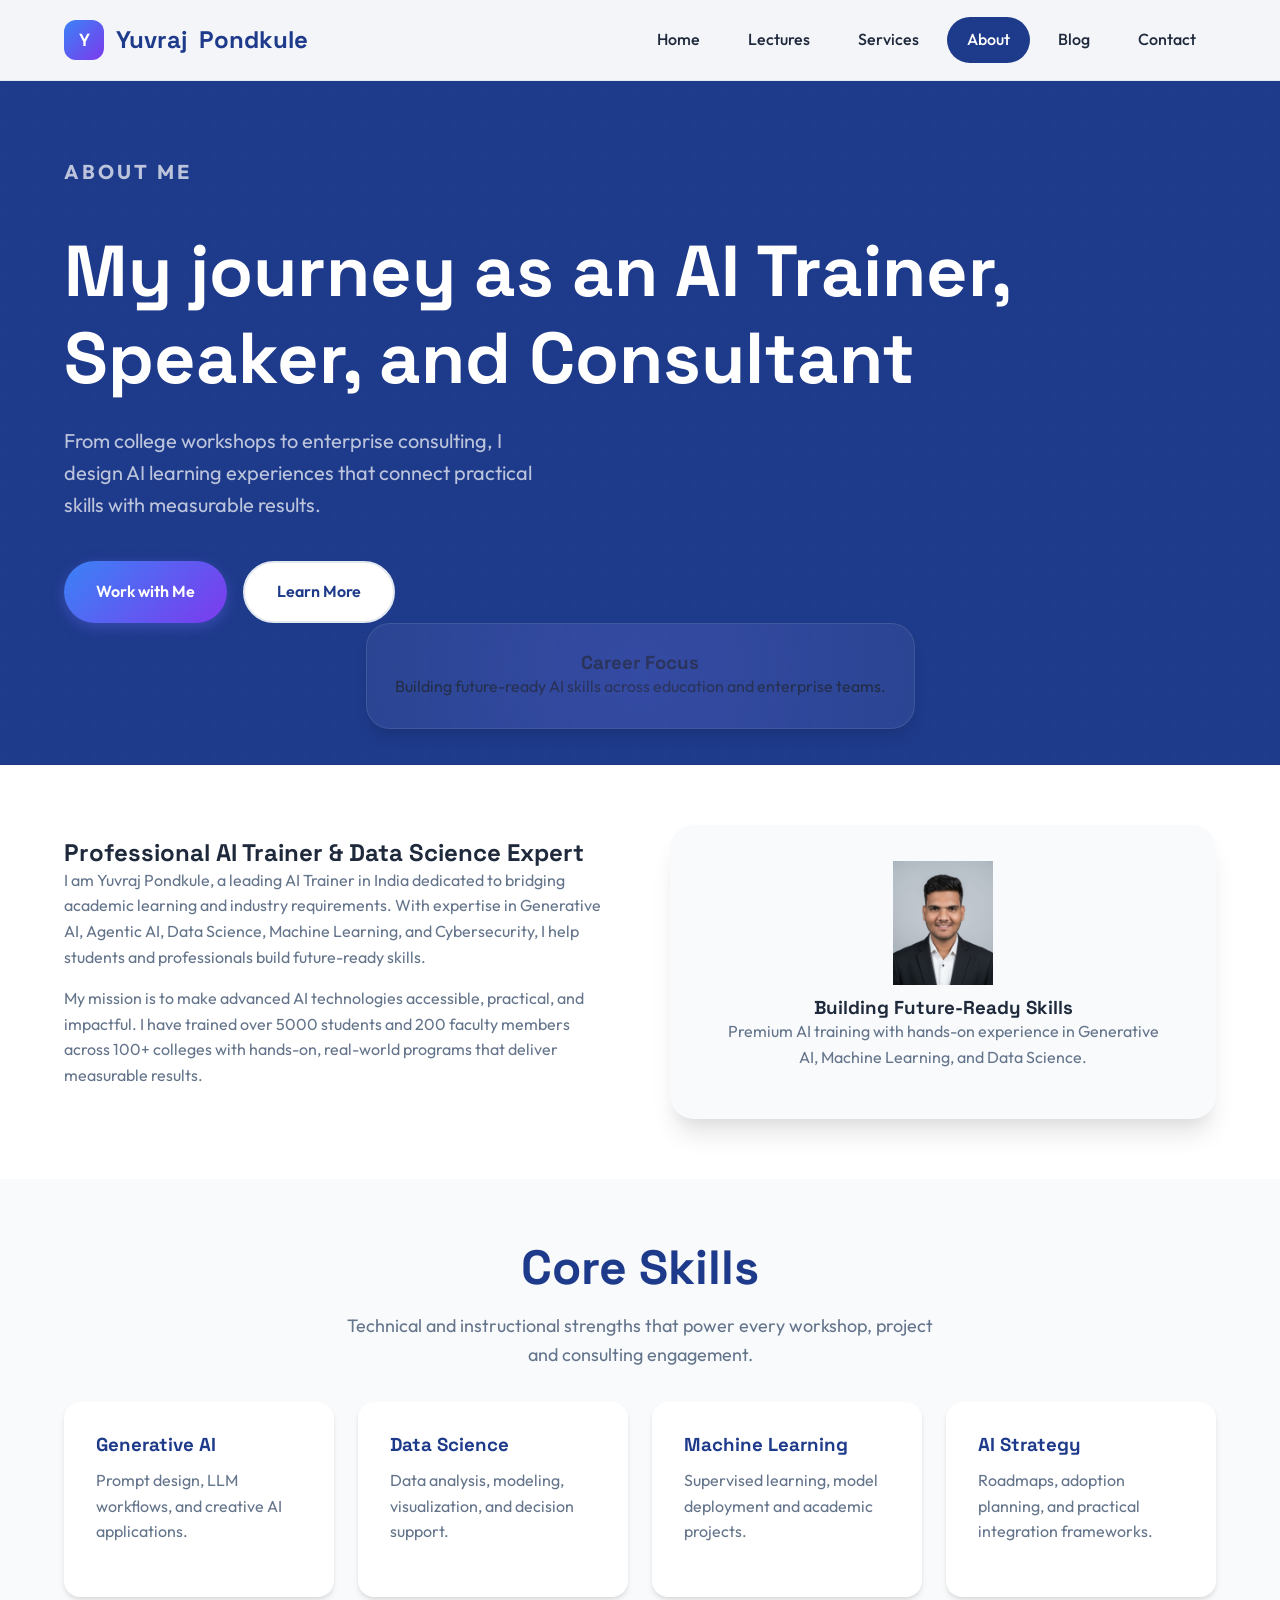
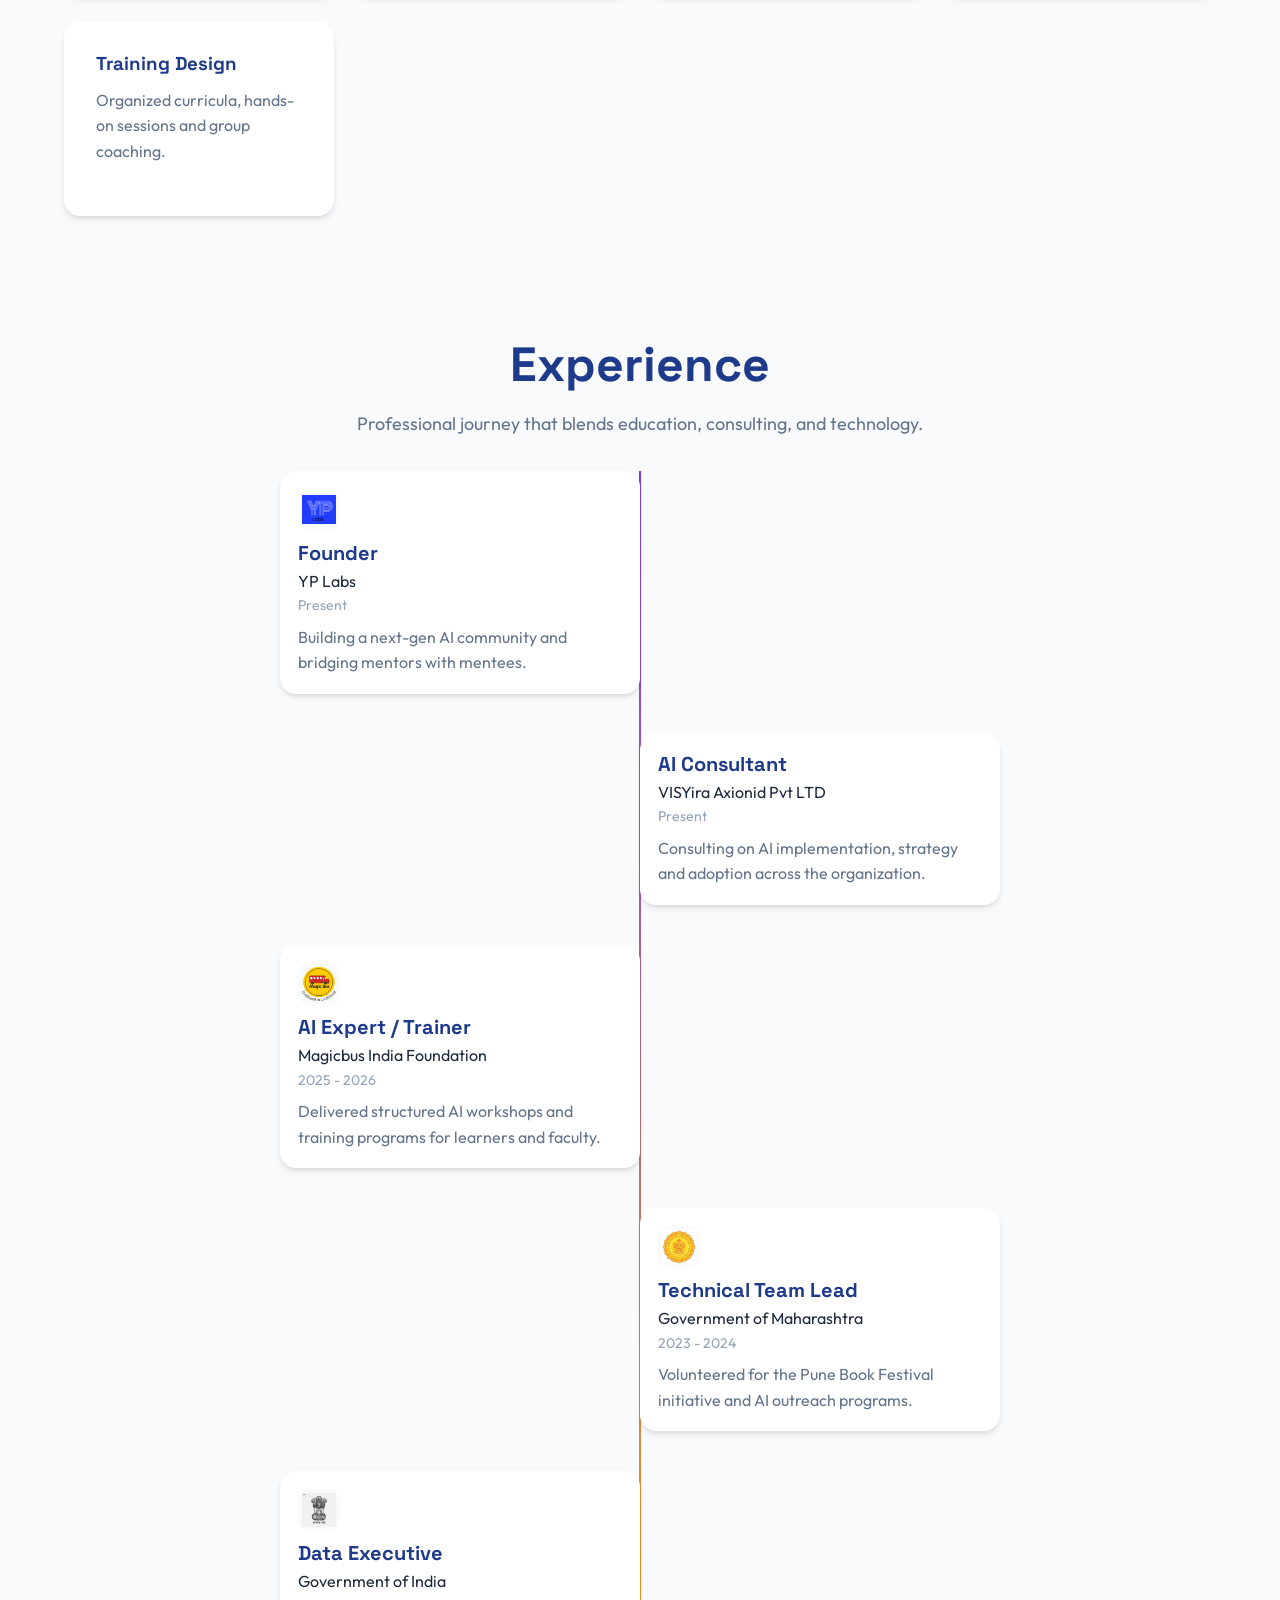
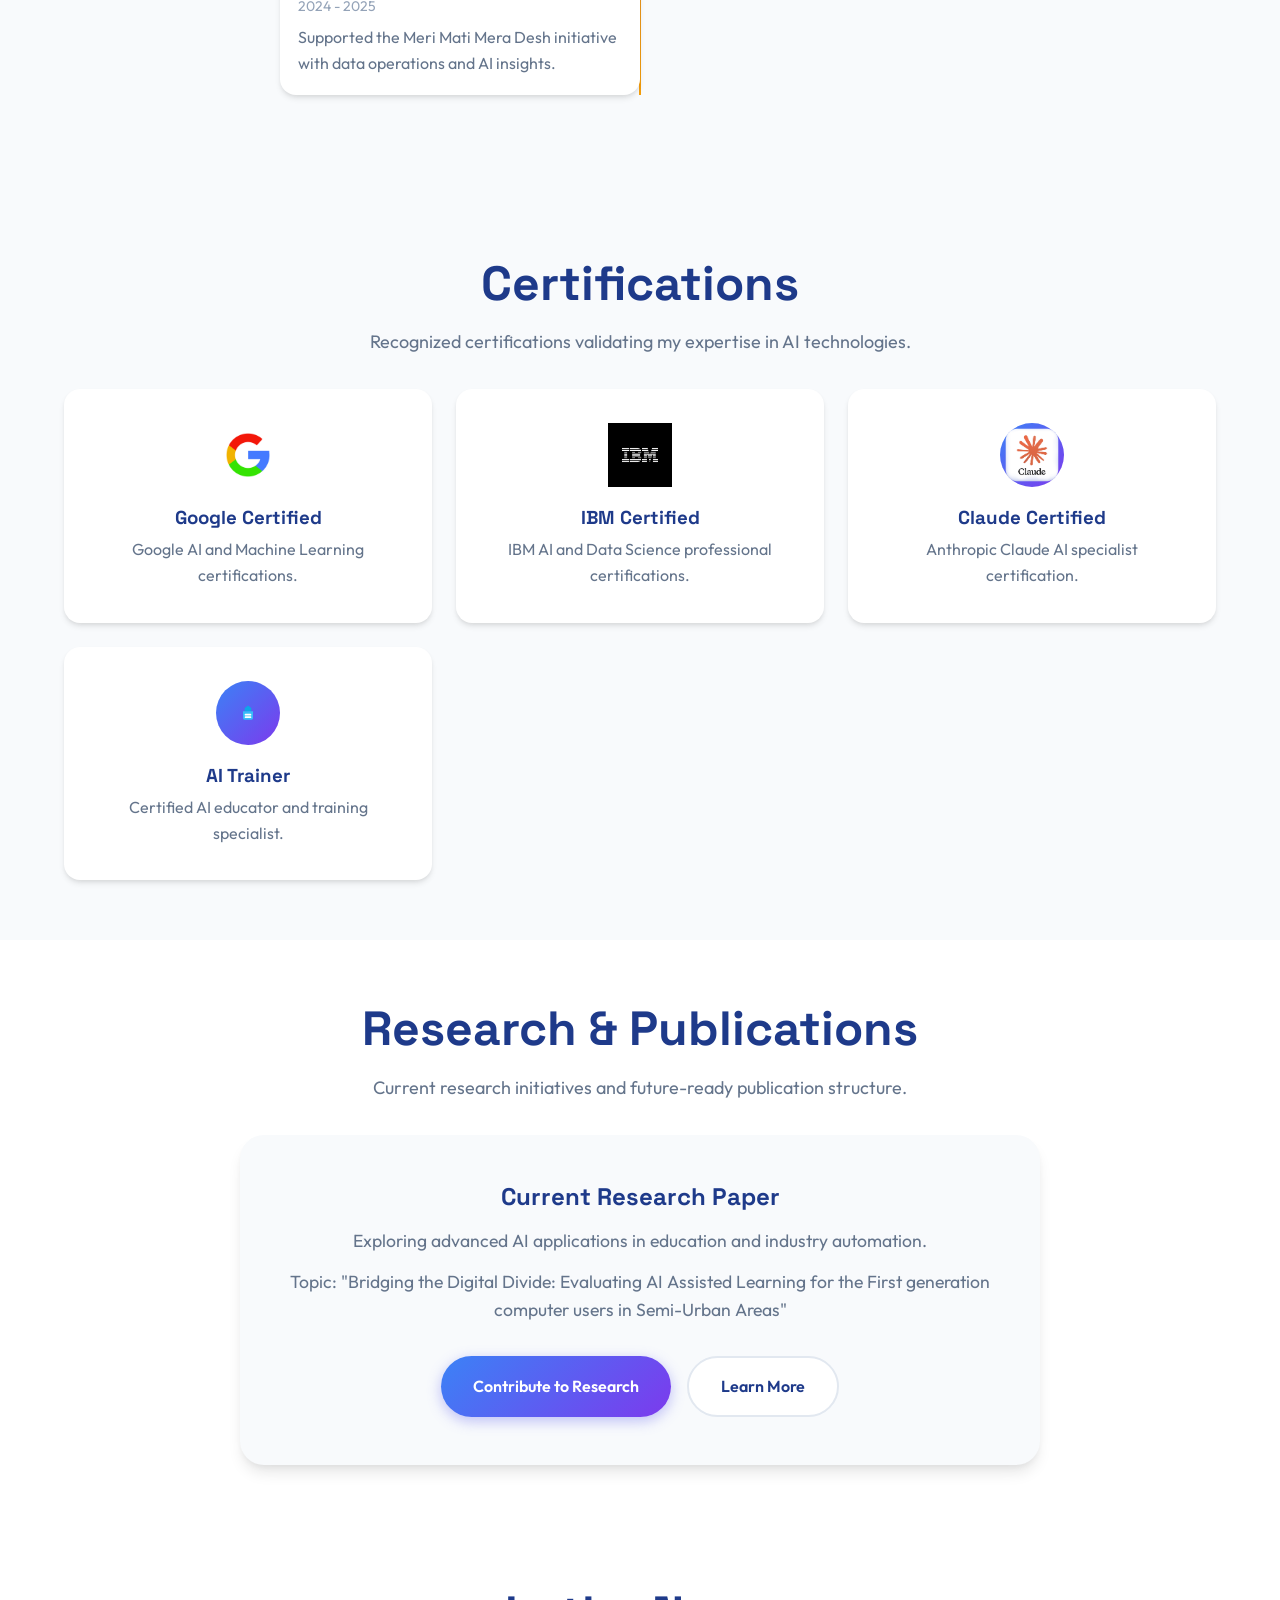
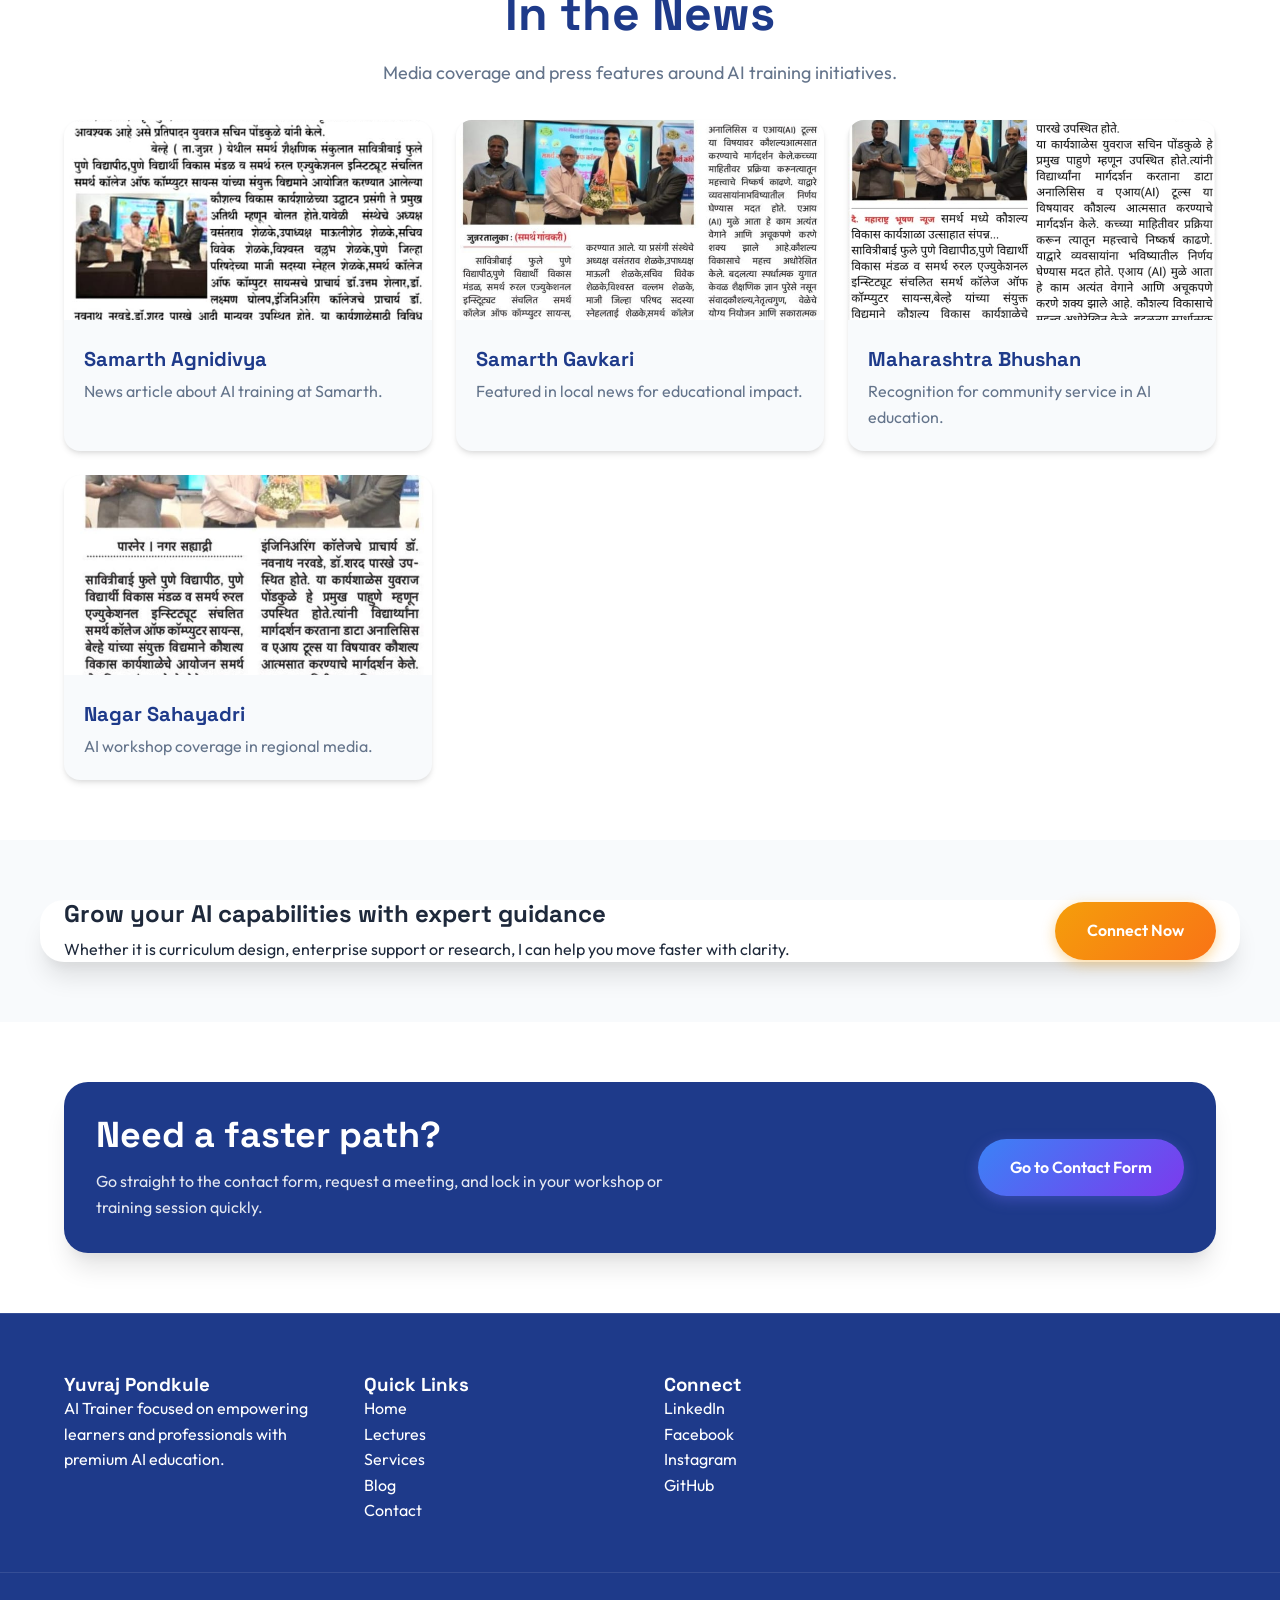
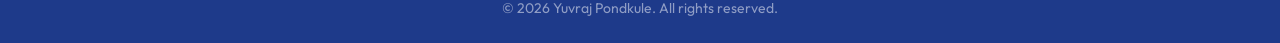
==== commit ce39e962: "more css and background work" ====
--- a/about.html
+++ b/about.html
@@ -17,7 +17,6 @@
             <nav class="nav" aria-label="Primary navigation">
                 <a class="nav-link" href="index.html">Home</a>
                 <a class="nav-link" href="lectures.html">Lectures</a>
-                <a class="nav-link" href="projects.html">Projects</a>
                 <a class="nav-link" href="services.html">Services</a>
                 <a class="nav-link" href="about.html">About</a>
                 <a class="nav-link" href="blog.html">Blog</a>
@@ -35,8 +34,8 @@
                     <h1>My journey as an AI Trainer, Speaker, and Consultant</h1>
                     <p>From college workshops to enterprise consulting, I design AI learning experiences that connect practical skills with measurable results.</p>
                     <div class="hero-buttons">
-                        <a href="contact.html" class="btn btn-primary">Work with Me</a>
-                        <a href="#education" class="btn btn-secondary">Learn More</a>
+                        <a href="contact.html#contact-form" class="btn btn-primary">Work with Me</a>
+                        <a href="contact.html#contact-form" class="btn btn-secondary">Learn More</a>
                     </div>
                 </div>
                 <div class="hero-visual hero-visual-small">
@@ -153,34 +152,6 @@
             </div>
         </section>
 
-        <section class="section education" id="education">
-            <div class="container">
-                <div class="section-header">
-                    <h2>Education</h2>
-                    <p>Formal education and certifications that reinforce my AI training practice.</p>
-                </div>
-                <div class="education-grid">
-                    <div class="education-card">
-                        <h3>B.Sc. Data Science</h3>
-                        <div class="education-institution">Savitribai Phule Pune University</div>
-                        <div class="education-year">Ongoing</div>
-                        <p>Focused on AI, analytics, and machine learning foundations for academic research and training.</p>
-                    </div>
-                    <div class="education-card">
-                        <h3>BA Economics</h3>
-                        <div class="education-institution">IGNOU</div>
-                        <div class="education-year">Completed</div>
-                        <p>Understanding economic systems, data-driven policy and business impact of AI technologies.</p>
-                    </div>
-                    <div class="education-card">
-                        <h3>DELF A2</h3>
-                        <div class="education-institution">French Language Certification</div>
-                        <div class="education-year">Completed</div>
-                        <p>Demonstrates international communication strength and cultural fluency for global collaboration.</p>
-                    </div>
-                </div>
-            </div>
-        </section>
 
         <section class="section certifications" id="certifications">
             <div class="container">
@@ -283,7 +254,18 @@
                     <h2>Grow your AI capabilities with expert guidance</h2>
                     <p>Whether it is curriculum design, enterprise support or research, I can help you move faster with clarity.</p>
                 </div>
-                <a href="contact.html" class="btn btn-accent">Connect Now</a>
+                <a href="contact.html#contact-form" class="btn btn-accent">Connect Now</a>
+            </div>
+        </section>
+        <section class="section section-next-step">
+            <div class="container">
+                <div class="next-step-panel">
+                    <div>
+                        <h2>Need a faster path?</h2>
+                        <p>Go straight to the contact form, request a meeting, and lock in your workshop or training session quickly.</p>
+                    </div>
+                    <a href="contact.html#contact-form" class="btn btn-primary">Go to Contact Form</a>
+                </div>
             </div>
         </section>
     </main>
@@ -299,7 +281,6 @@
                 <ul>
                     <li><a href="index.html">Home</a></li>
                     <li><a href="lectures.html">Lectures</a></li>
-                    <li><a href="projects.html">Projects</a></li>
                     <li><a href="services.html">Services</a></li>
                     <li><a href="blog.html">Blog</a></li>
                     <li><a href="contact.html">Contact</a></li>
--- a/style.css
+++ b/style.css
@@ -55,14 +55,17 @@
     inset: 0;
     background: rgba(15, 23, 42, 0.88);
     opacity: 0;
+    visibility: hidden;
     pointer-events: none;
-    transition: opacity 0.35s ease;
+    transition: opacity 0.35s ease, visibility 0s linear 0.35s;
     z-index: 3000;
 }
 
 .page-transition.visible {
     opacity: 1;
+    visibility: visible;
     pointer-events: all;
+    transition: opacity 0.35s ease;
 }
 
 .hero-grid {
@@ -103,6 +106,45 @@
 .info-panel {
     display: grid;
     gap: 24px;
+}
+
+.section-next-step {
+    background: var(--surface);
+}
+
+.next-step-panel {
+    display: flex;
+    align-items: center;
+    justify-content: space-between;
+    gap: 24px;
+    background: var(--primary);
+    color: white;
+    border-radius: var(--radius-xl);
+    padding: 32px;
+    box-shadow: var(--shadow-xl);
+    transition: var(--transition);
+}
+
+.next-step-panel h2 {
+    margin: 0 0 12px;
+    font-size: clamp(1.75rem, 3vw, 2.25rem);
+}
+
+.next-step-panel p {
+    margin: 0;
+    max-width: 620px;
+    color: rgba(255,255,255,0.88);
+}
+
+.next-step-panel .btn {
+    padding: 16px 32px;
+}
+
+@media (max-width: 768px) {
+    .next-step-panel {
+        flex-direction: column;
+        text-align: center;
+    }
 }
 
 .about-preview-grid {
@@ -503,7 +545,23 @@
     z-index: 1600;
 }
 
-/* Hero Section */
+.header.shrink .logo span {
+    opacity: 0;
+    max-width: 0;
+    width: 0;
+    overflow: hidden;
+    transition: opacity 0.35s ease, max-width 0.35s ease;
+}
+
+.header.shrink .logo {
+    gap: 0;
+}
+
+.header.shrink .logo-icon {
+    background: var(--surface);
+    color: var(--primary);
+}
+
 .hero {
     min-height: 85vh;
     display: flex;
@@ -512,11 +570,58 @@
     position: relative;
     overflow: hidden;
     padding-top: 120px;
-}
-
-.hero::before {
-    content: '';
-    position: absolute;
+    transition: background 0.4s ease, color 0.4s ease;
+}
+
+.hero .hero-text h1,
+.hero .hero-text p,
+.hero .hero-stat-number,
+.hero .hero-stat-label {
+    transition: color 0.4s ease, opacity 0.4s ease, transform 0.4s ease;
+}
+
+.hero.hero-scrolled {
+    background: var(--surface);
+}
+
+.hero.hero-scrolled::before,
+.hero.hero-scrolled::after {
+    opacity: 0.08;
+}
+
+.hero.hero-scrolled .hero-text h1,
+.hero.hero-scrolled .hero-text p,
+.hero.hero-scrolled .hero-stat-number,
+.hero.hero-scrolled .hero-stat-label {
+    color: var(--text);
+}
+
+.hero.hero-scrolled .hero-text h1 span {
+    background: none;
+    color: var(--primary);
+    -webkit-text-fill-color: unset;
+}
+
+.hero.hero-scrolled .hero-card {
+    background: rgba(255,255,255,0.95);
+    border-color: rgba(226,232,240,0.8);
+}
+
+.hero.hero-scrolled .hero-card-name {
+    opacity: 0.35;
+    transform: scale(0.95);
+}
+
+.hero.hero-scrolled .hero-card-title {
+    opacity: 0.55;
+}
+
+.hero.hero-scrolled .hero-card-image {
+    box-shadow: none;
+}
+
+.hero.hero-scrolled .hero-card-image img {
+    opacity: 0.95;
     top: 0;
     left: 0;
     right: 0;
@@ -2299,6 +2404,7 @@
         max-width: 100%;
         box-sizing: border-box;
     }
+}
 
 @media (max-width: 576px) {
     body {
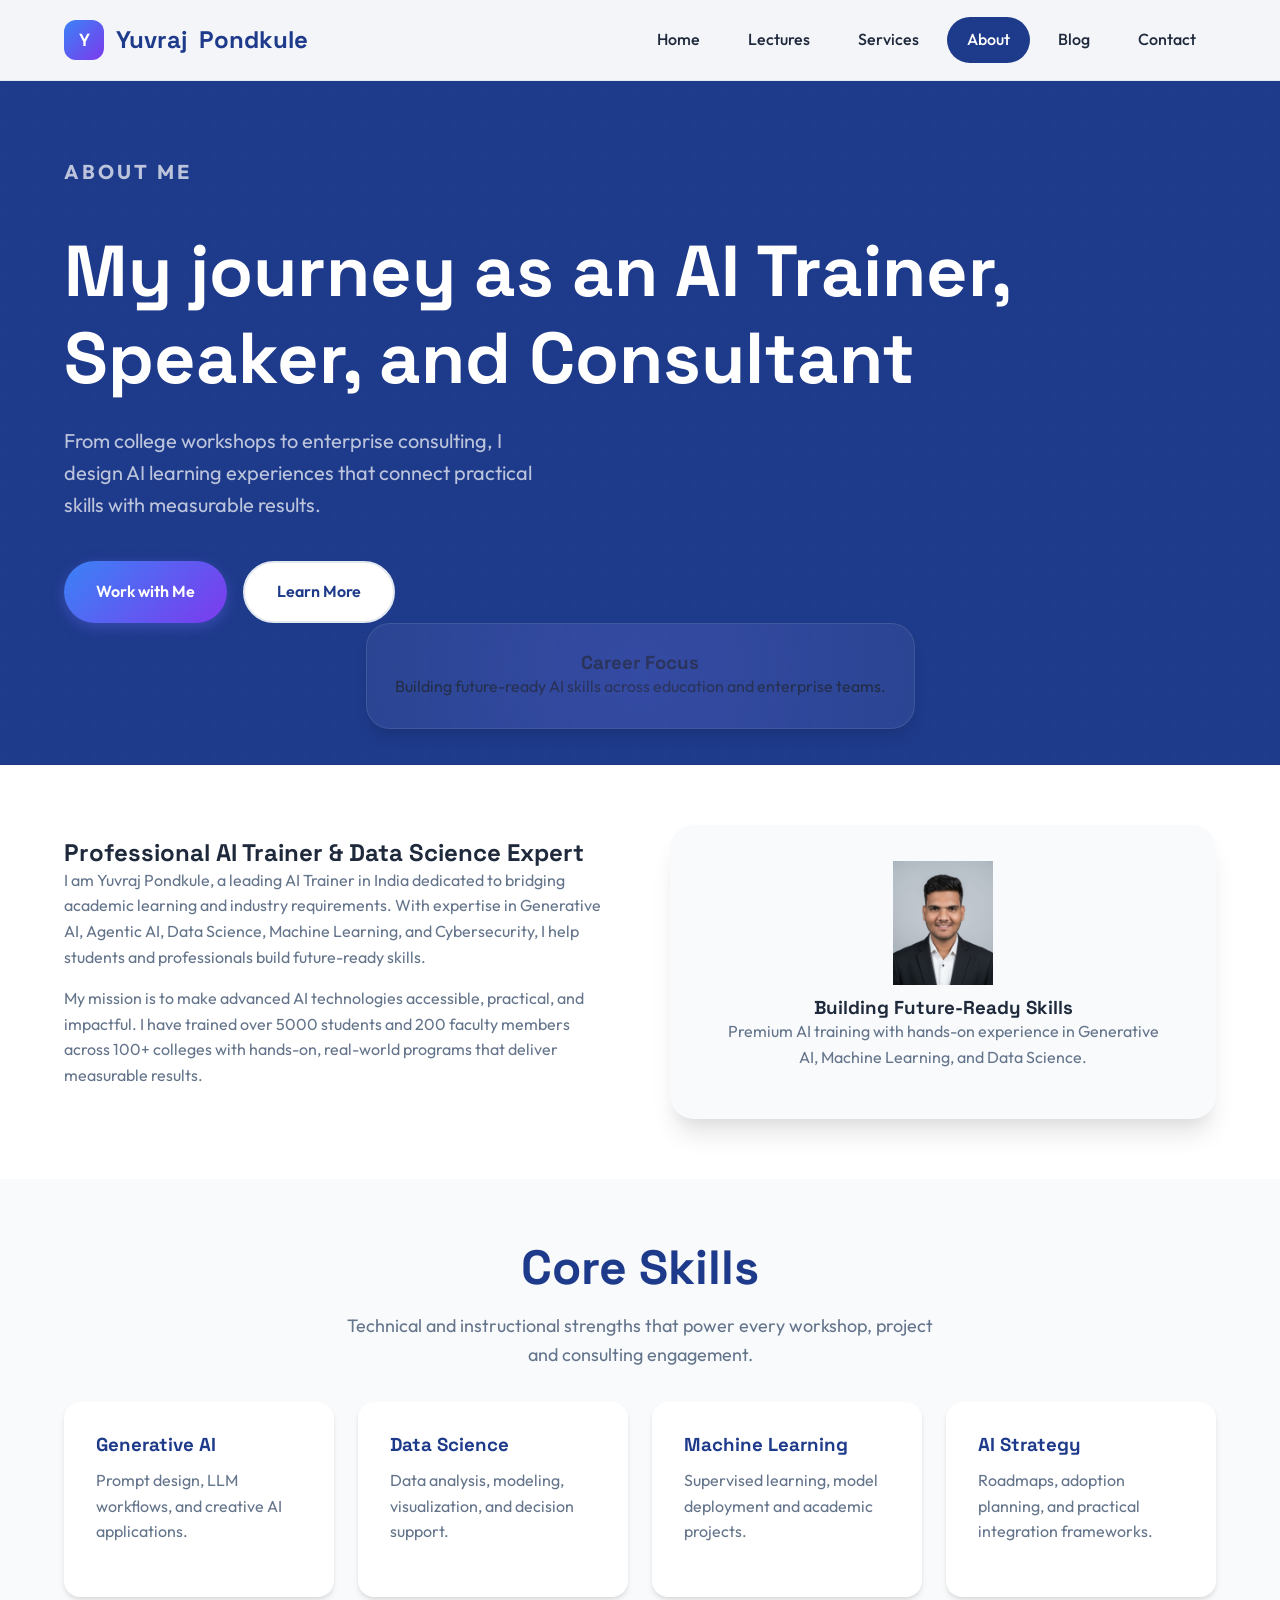
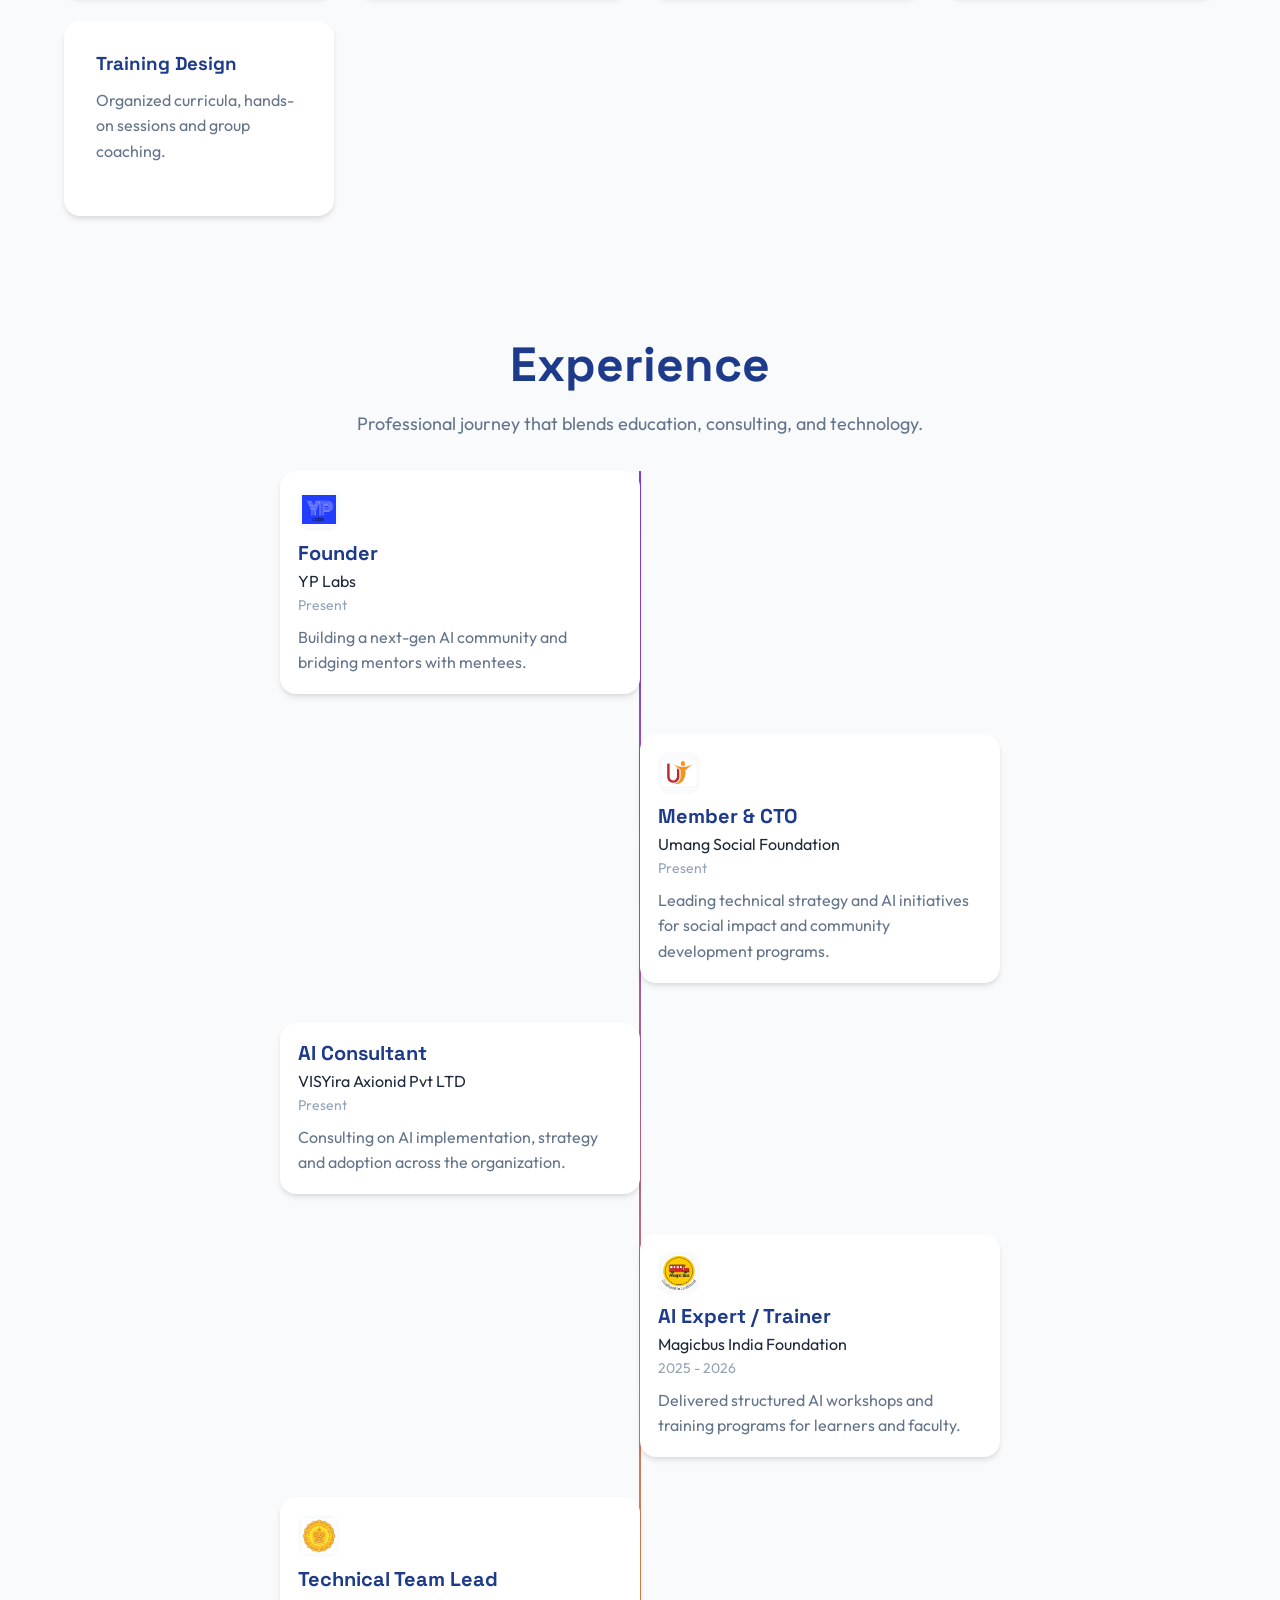
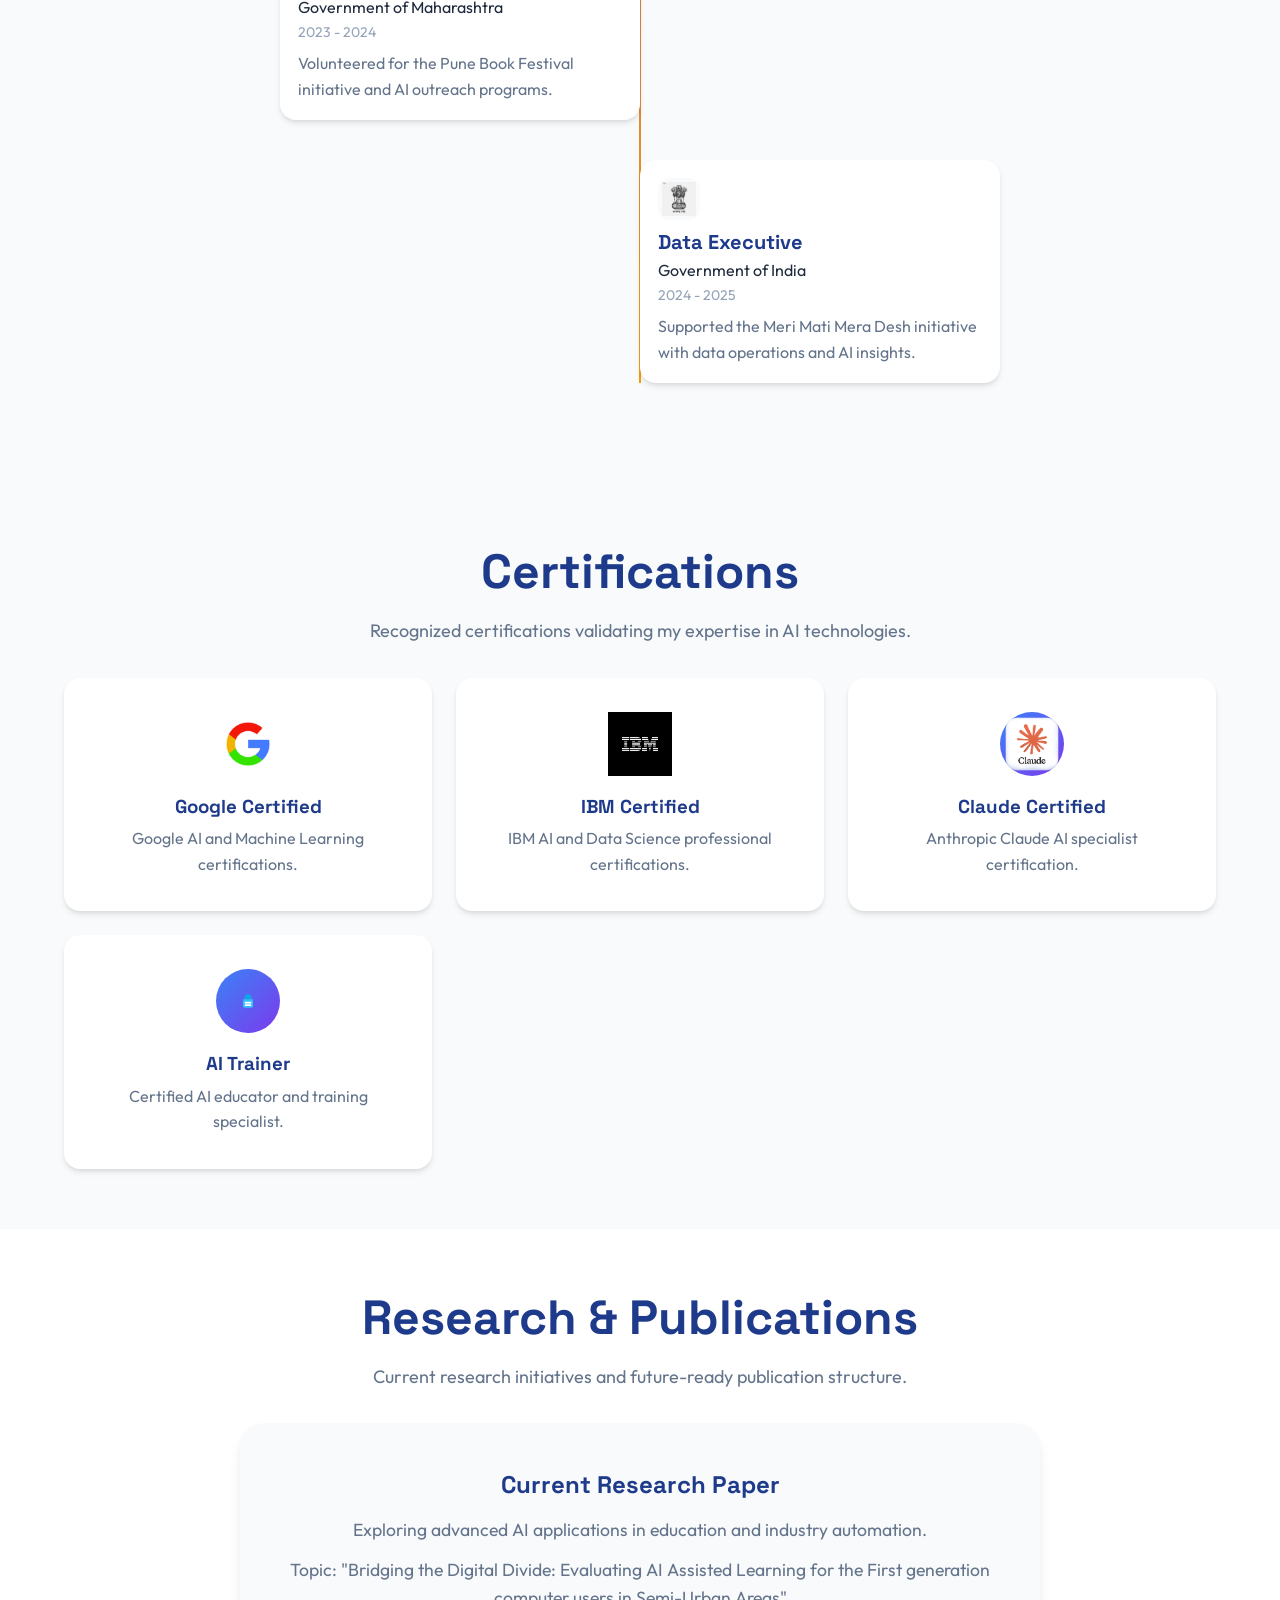
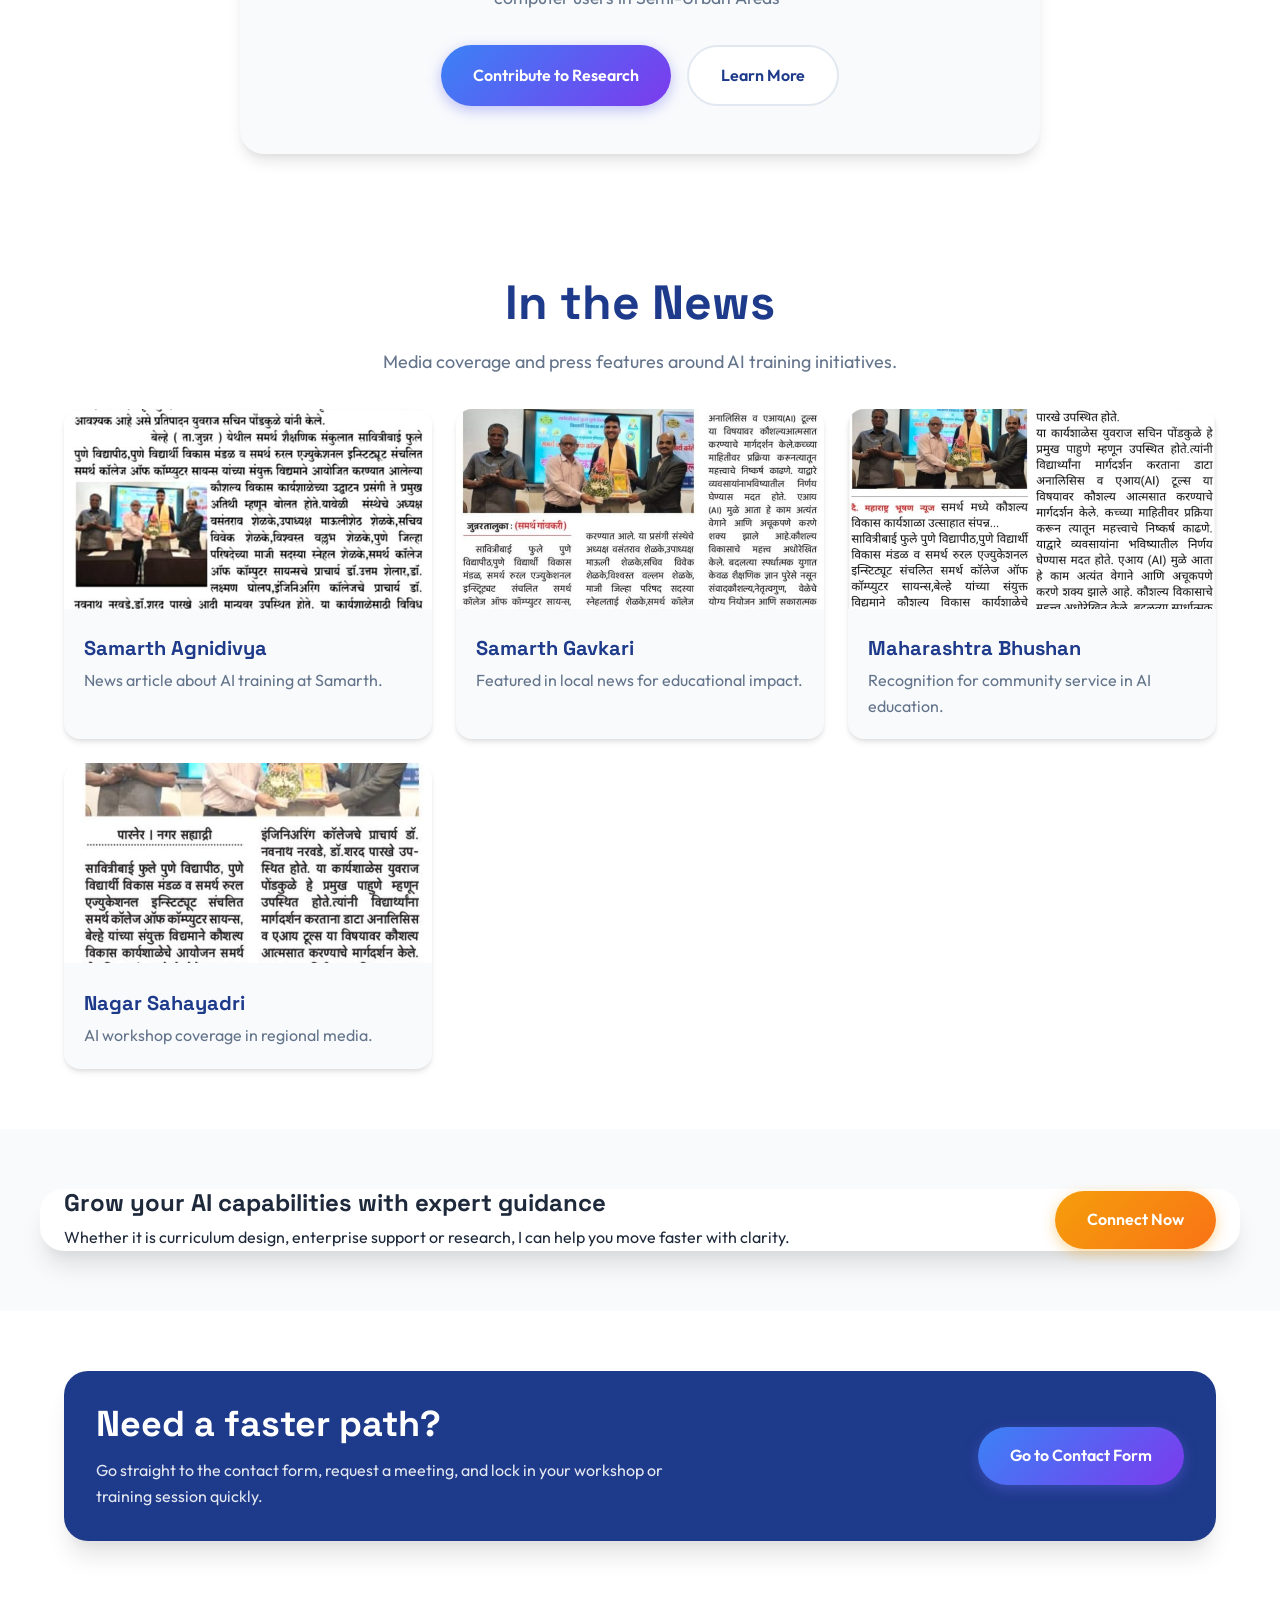
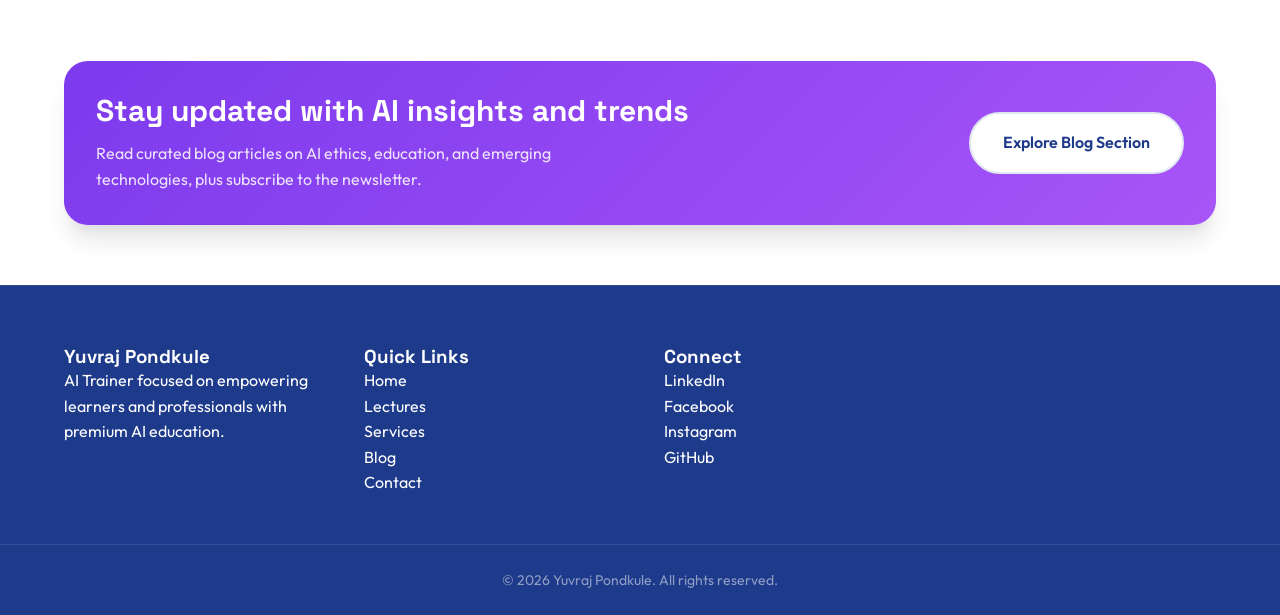
==== commit 1740365f: "add new logo for Umang Social Foundation and enhance page navigation sections across multiple pages" ====
--- a/about.html
+++ b/about.html
@@ -115,6 +115,15 @@
                     </div>
                     <div class="timeline-item">
                         <div class="timeline-content">
+                            <div class="company-logo"><img src="Logos/Umang Social Foundation.png" alt="Umang Social Foundation" loading="lazy"></div>
+                            <h3>Member & CTO</h3>
+                            <div class="company">Umang Social Foundation</div>
+                            <div class="timeline-date">Present</div>
+                            <p>Leading technical strategy and AI initiatives for social impact and community development programs.</p>
+                        </div>
+                    </div>
+                    <div class="timeline-item">
+                        <div class="timeline-content">
                             <h3>AI Consultant</h3>
                             <div class="company">VISYira Axionid Pvt LTD</div>
                             <div class="timeline-date">Present</div>
@@ -268,6 +277,17 @@
                 </div>
             </div>
         </section>
+        <section class="section section-page-nav">
+            <div class="container">
+                <div class="page-nav-panel">
+                    <div>
+                        <h3>Stay updated with AI insights and trends</h3>
+                        <p>Read curated blog articles on AI ethics, education, and emerging technologies, plus subscribe to the newsletter.</p>
+                    </div>
+                    <a href="blog.html" class="btn btn-secondary">Explore Blog Section</a>
+                </div>
+            </div>
+        </section>
     </main>
 
     <footer class="footer">
--- a/style.css
+++ b/style.css
@@ -27,7 +27,8 @@
     --radius-lg: 16px;
     --radius-xl: 24px;
     --radius-full: 9999px;
-    --transition: all 0.3s cubic-bezier(0.4, 0, 0.2, 1);
+    --transition: all 0.35s cubic-bezier(0.25, 0.46, 0.45, 0.94);
+    --smooth-transition: all 0.4s cubic-bezier(0.25, 0.46, 0.45, 0.94);
 }
 
 * {
@@ -57,7 +58,7 @@
     opacity: 0;
     visibility: hidden;
     pointer-events: none;
-    transition: opacity 0.35s ease, visibility 0s linear 0.35s;
+    transition: opacity 0.45s cubic-bezier(0.25, 0.46, 0.45, 0.94), visibility 0s linear 0.45s;
     z-index: 3000;
 }
 
@@ -65,7 +66,7 @@
     opacity: 1;
     visibility: visible;
     pointer-events: all;
-    transition: opacity 0.35s ease;
+    transition: opacity 0.45s cubic-bezier(0.25, 0.46, 0.45, 0.94);
 }
 
 .hero-grid {
@@ -142,6 +143,50 @@
 
 @media (max-width: 768px) {
     .next-step-panel {
+        flex-direction: column;
+        text-align: center;
+    }
+}
+
+.section-page-nav {
+    background: var(--surface);
+}
+
+.page-nav-panel {
+    display: flex;
+    align-items: center;
+    justify-content: space-between;
+    gap: 24px;
+    background: linear-gradient(135deg, var(--secondary) 0%, var(--secondary-light) 100%);
+    color: white;
+    border-radius: var(--radius-xl);
+    padding: 32px;
+    box-shadow: var(--shadow-xl);
+    transition: var(--smooth-transition);
+}
+
+.page-nav-panel:hover {
+    transform: translateY(-2px);
+    box-shadow: 0 20px 40px rgba(124, 58, 237, 0.3);
+}
+
+.page-nav-panel h3 {
+    margin: 0 0 12px;
+    font-size: clamp(1.5rem, 2.5vw, 1.875rem);
+}
+
+.page-nav-panel p {
+    margin: 0;
+    max-width: 520px;
+    color: rgba(255,255,255,0.85);
+}
+
+.page-nav-panel .btn {
+    padding: 16px 32px;
+}
+
+@media (max-width: 768px) {
+    .page-nav-panel {
         flex-direction: column;
         text-align: center;
     }
@@ -318,8 +363,9 @@
 }
 
 .btn-primary:hover {
-    transform: translateY(-2px);
-    box-shadow: 0 6px 20px rgba(99, 102, 241, 0.5);
+    transform: translateY(-4px) scale(1.02);
+    box-shadow: 0 10px 30px rgba(99, 102, 241, 0.6);
+    transition: all 0.3s cubic-bezier(0.25, 0.46, 0.45, 0.94);
 }
 
 .btn-secondary {
@@ -332,6 +378,9 @@
     background: var(--primary);
     color: white;
     border-color: var(--primary);
+    transform: translateY(-4px) scale(1.02);
+    box-shadow: 0 10px 30px rgba(30, 58, 138, 0.3);
+    transition: all 0.3s cubic-bezier(0.25, 0.46, 0.45, 0.94);
 }
 
 .btn-accent {
@@ -341,8 +390,9 @@
 }
 
 .btn-accent:hover {
-    transform: translateY(-2px);
-    box-shadow: 0 6px 20px rgba(245, 158, 11, 0.5);
+    transform: translateY(-4px) scale(1.02);
+    box-shadow: 0 10px 30px rgba(245, 158, 11, 0.6);
+    transition: all 0.3s cubic-bezier(0.25, 0.46, 0.45, 0.94);
 }
 
 /* Header */
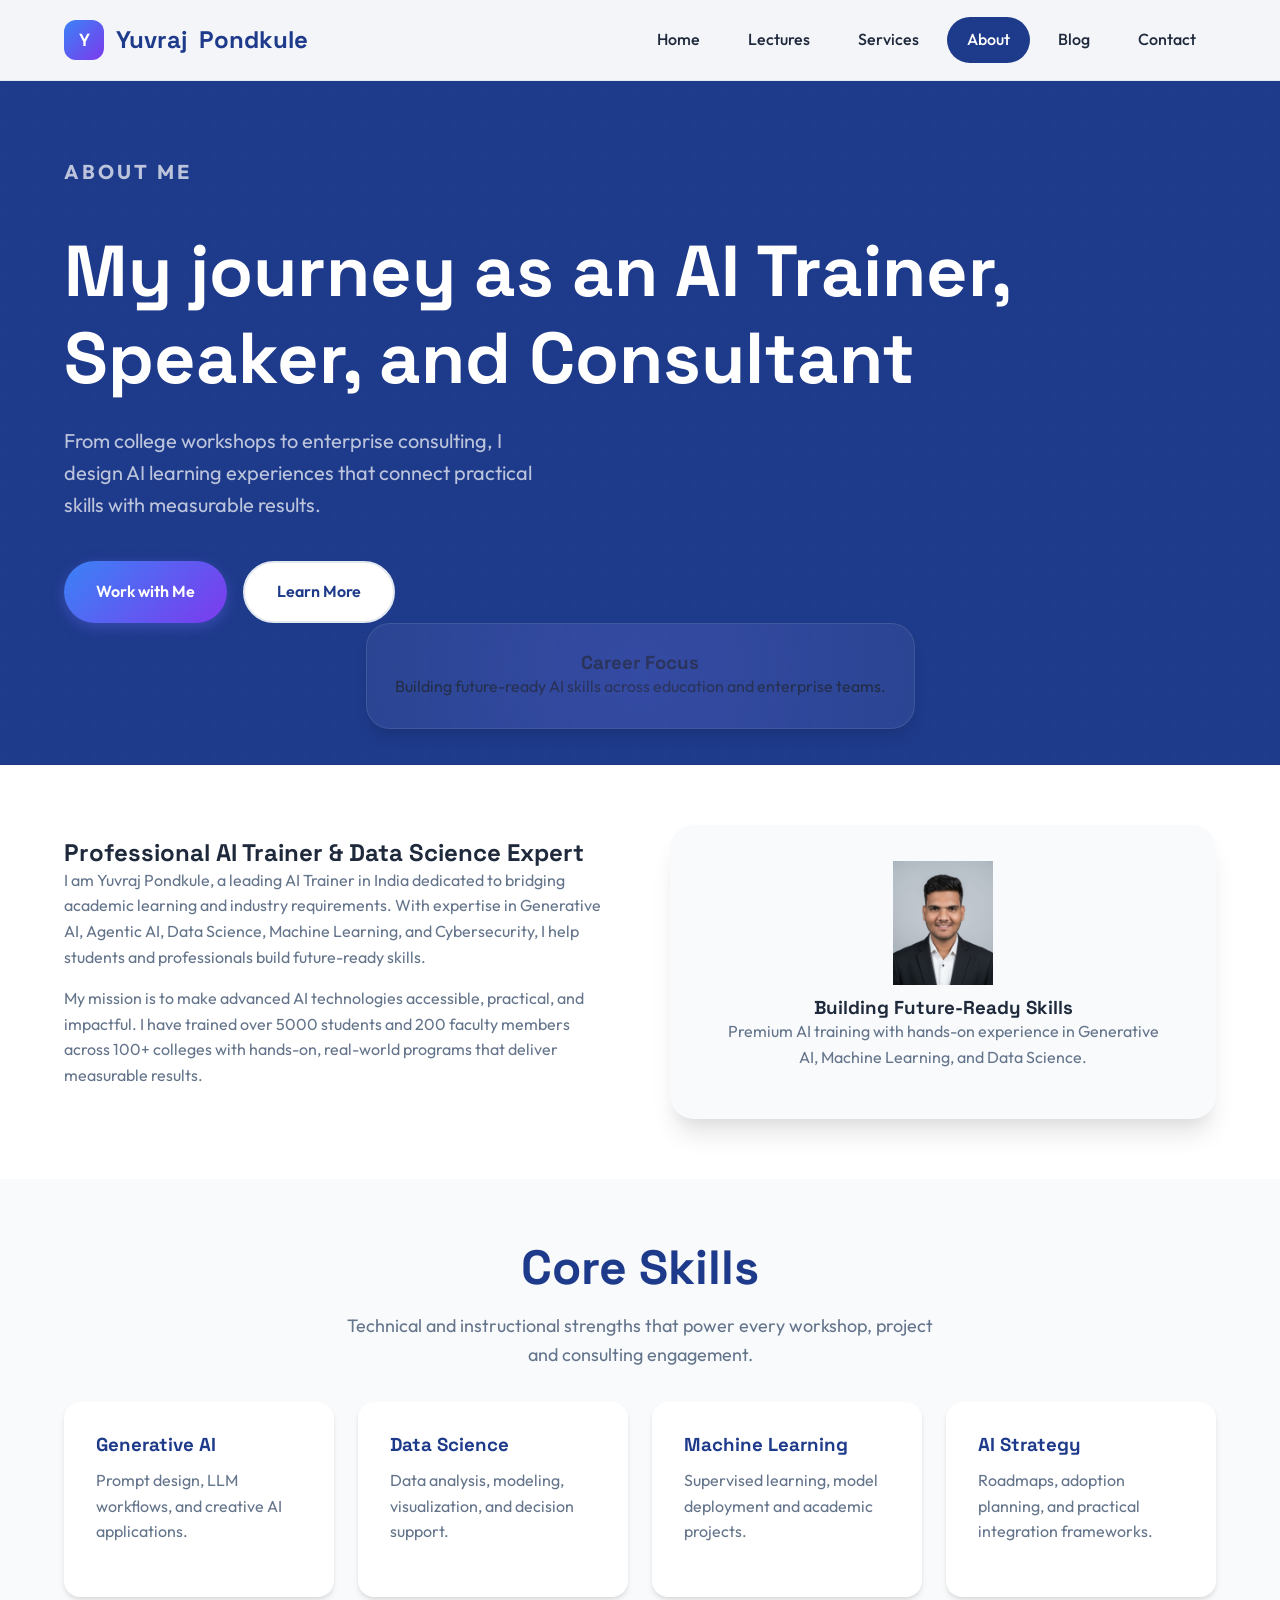
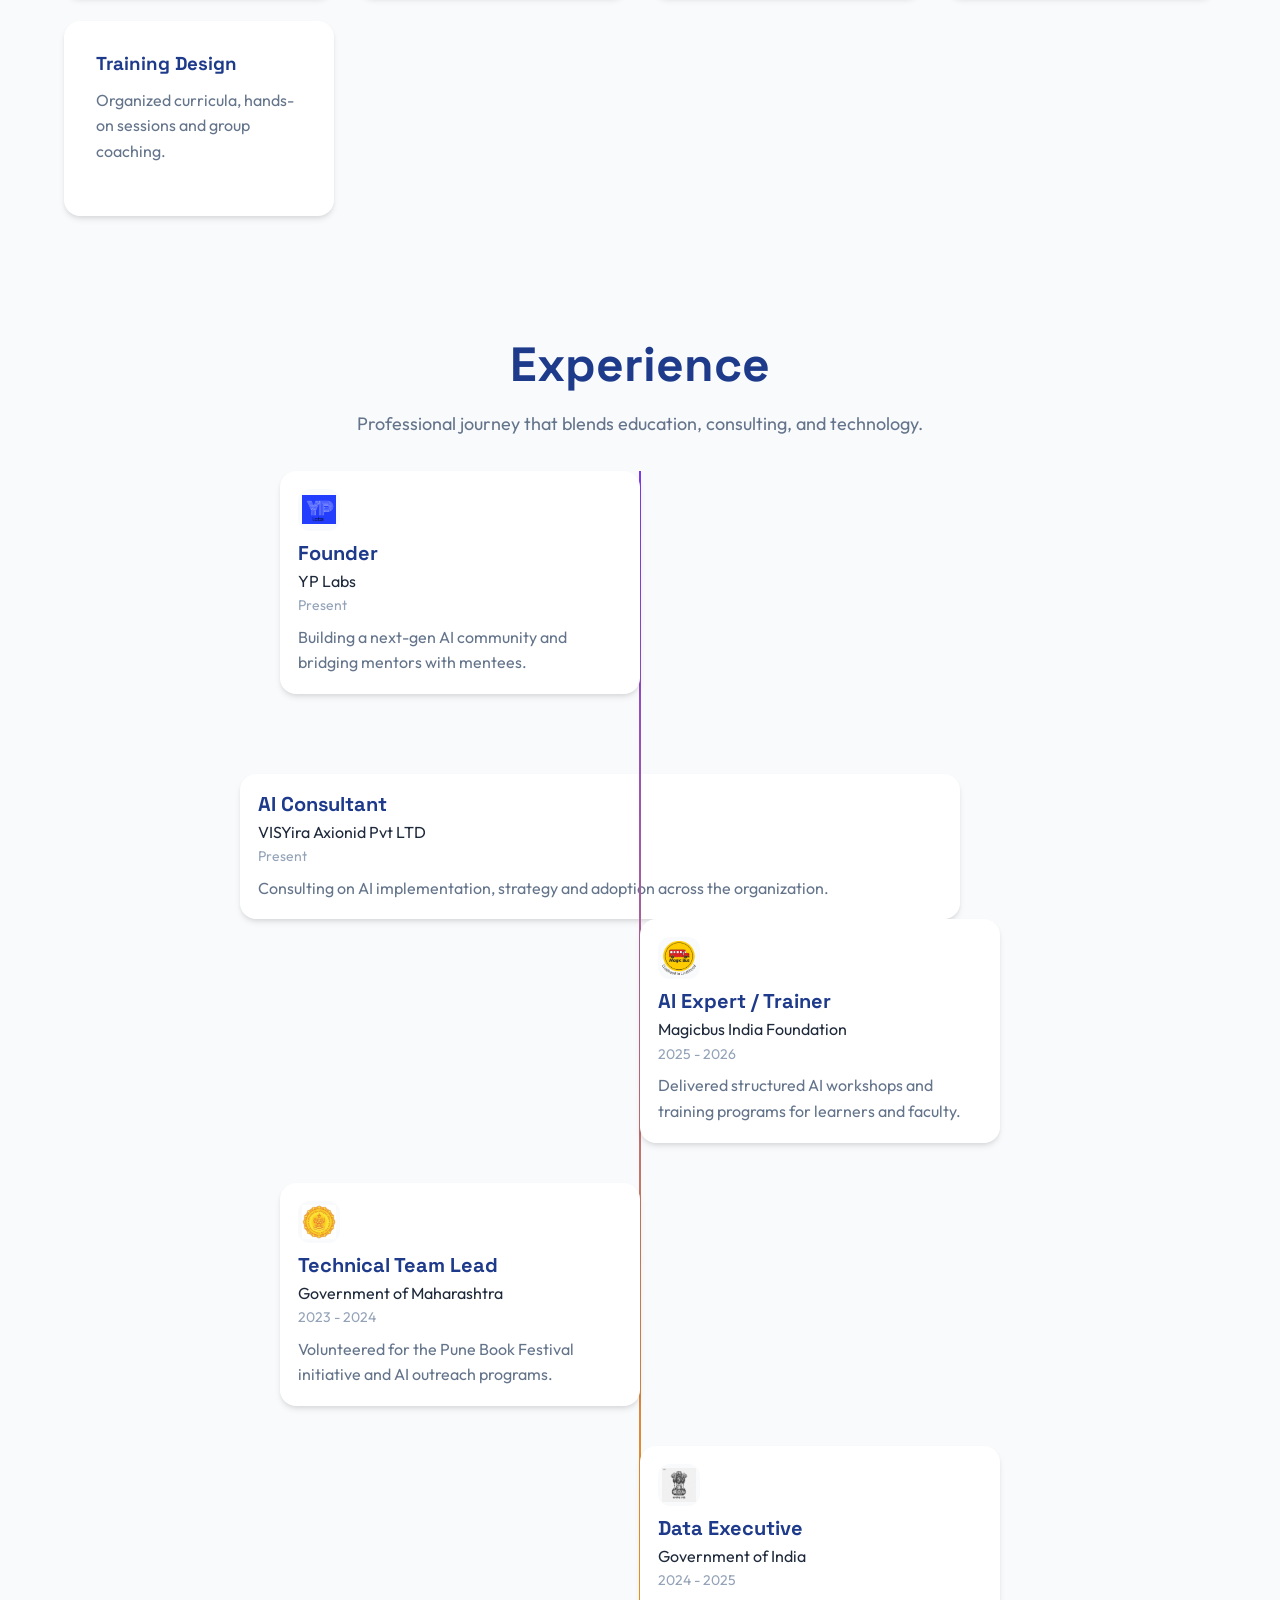
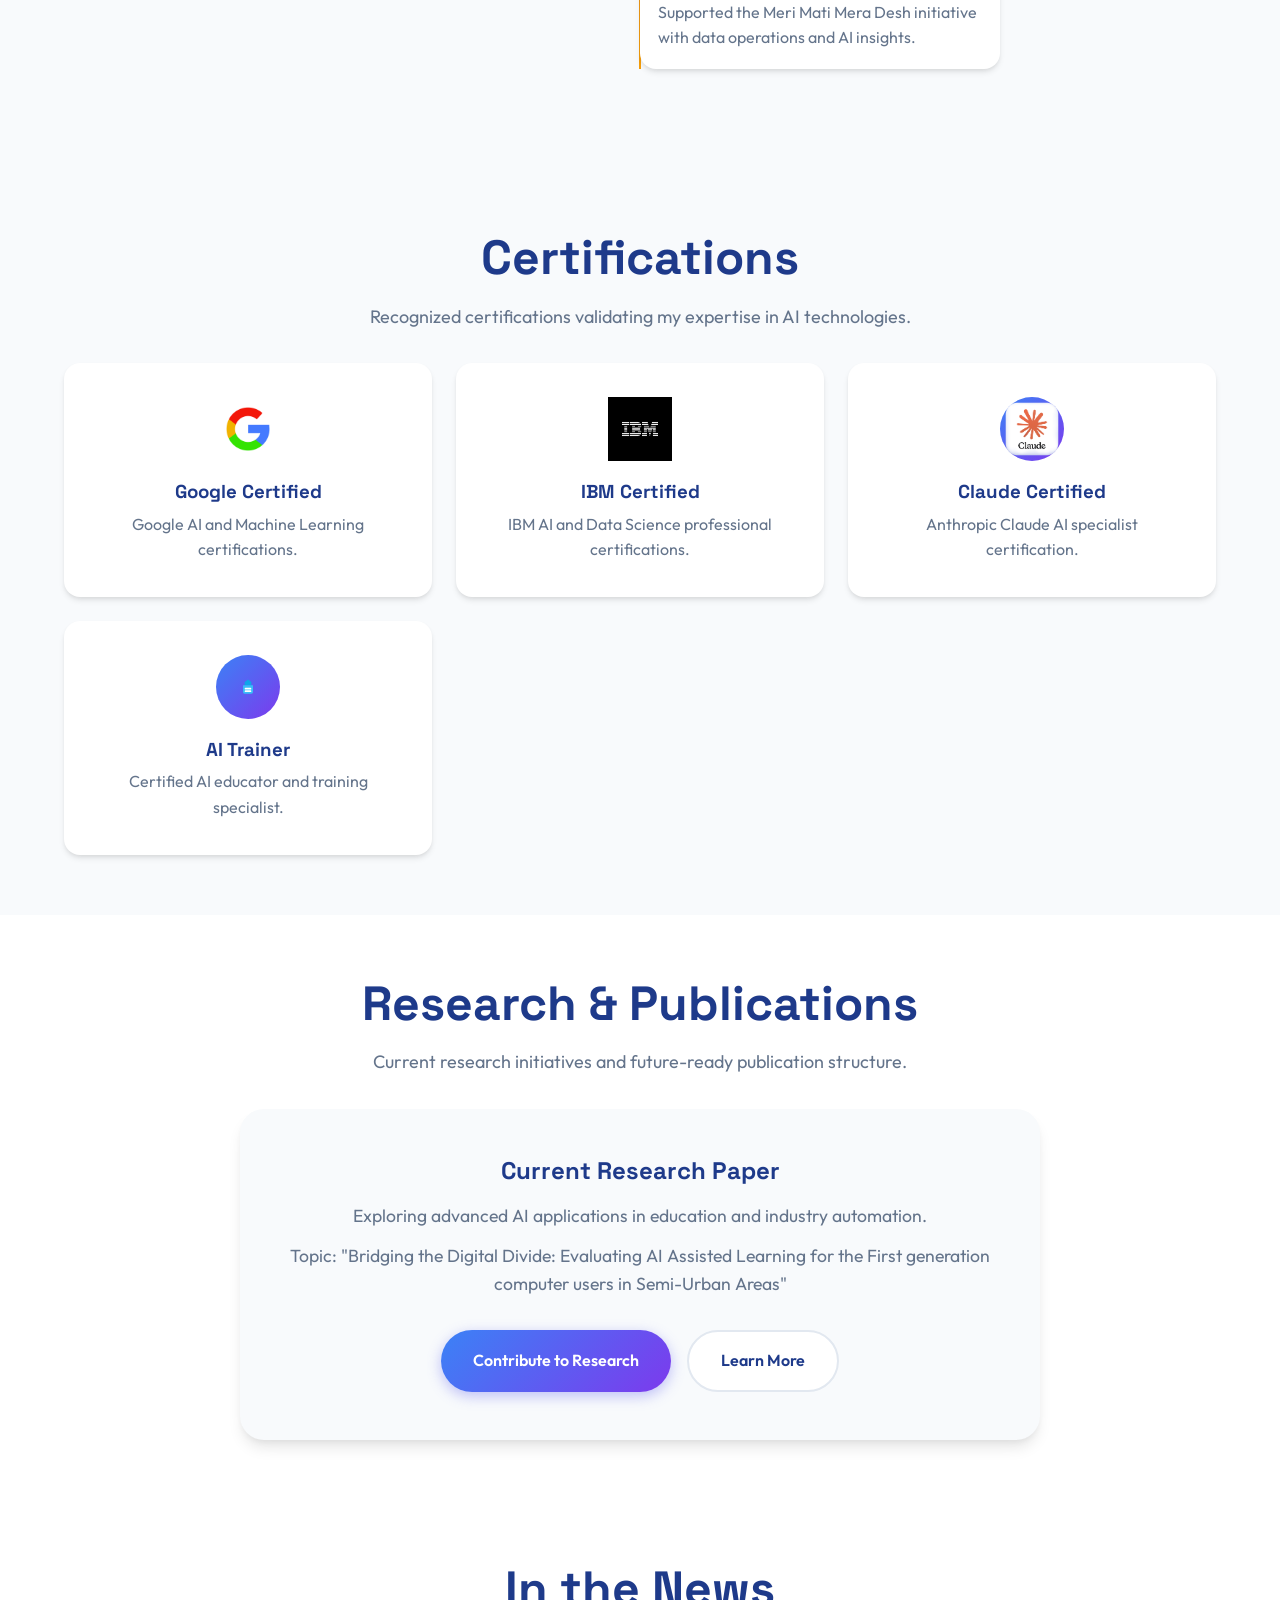
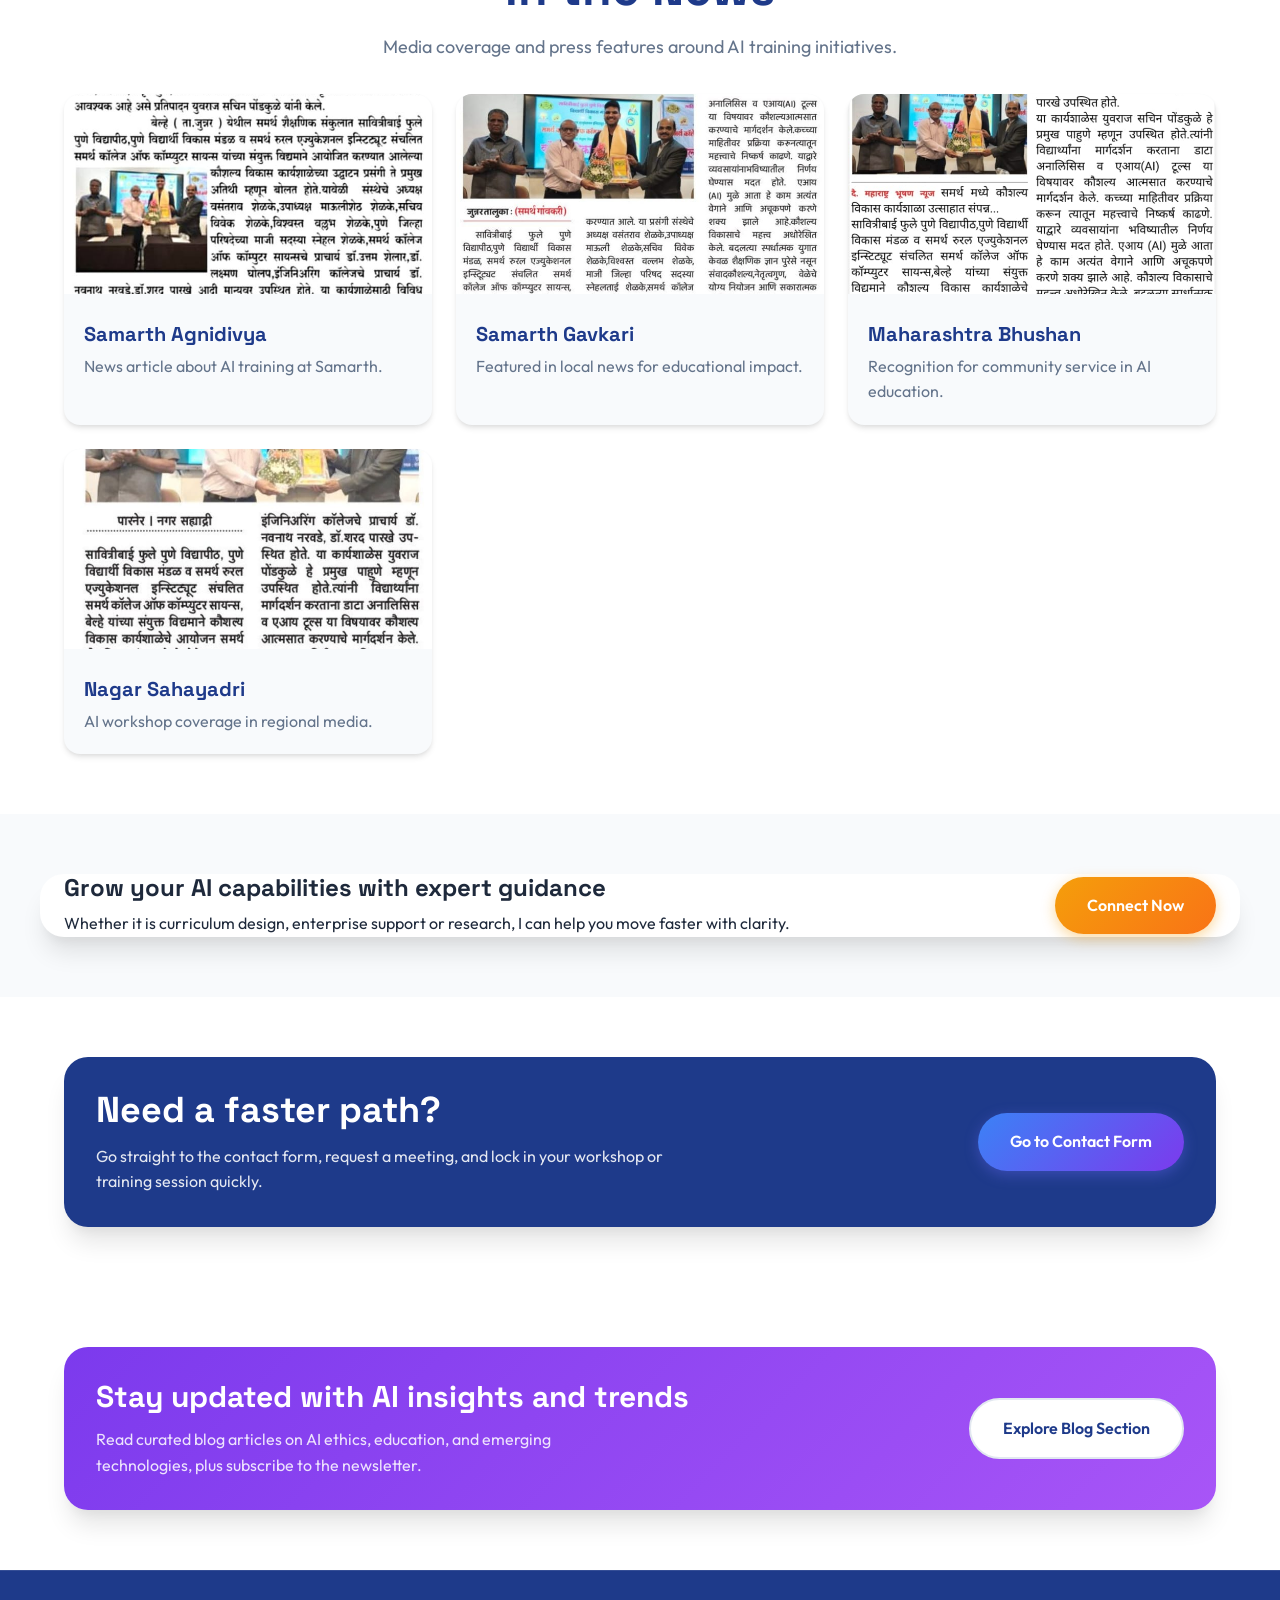
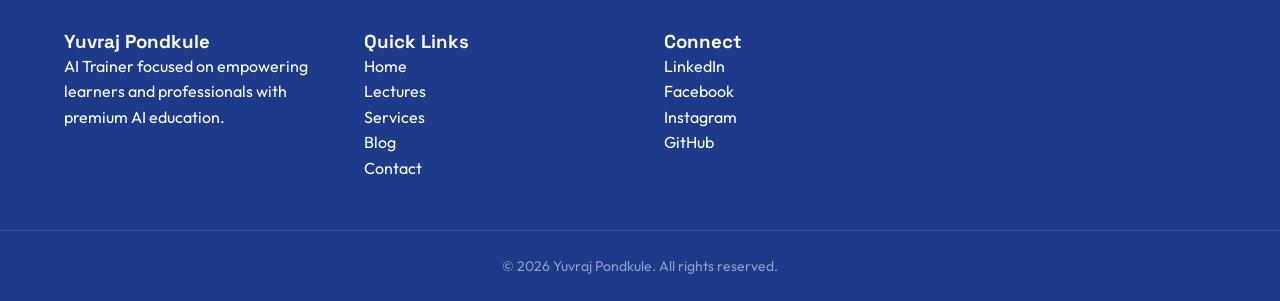
==== commit b59727f2: "Removed Umang Experience" ====
--- a/about.html
+++ b/about.html
@@ -114,15 +114,8 @@
                         </div>
                     </div>
                     <div class="timeline-item">
-                        <div class="timeline-content">
-                            <div class="company-logo"><img src="Logos/Umang Social Foundation.png" alt="Umang Social Foundation" loading="lazy"></div>
-                            <h3>Member & CTO</h3>
-                            <div class="company">Umang Social Foundation</div>
-                            <div class="timeline-date">Present</div>
-                            <p>Leading technical strategy and AI initiatives for social impact and community development programs.</p>
-                        </div>
-                    </div>
-                    <div class="timeline-item">
+                    </div>
+                    <div class="timeline-00item">
                         <div class="timeline-content">
                             <h3>AI Consultant</h3>
                             <div class="company">VISYira Axionid Pvt LTD</div>
